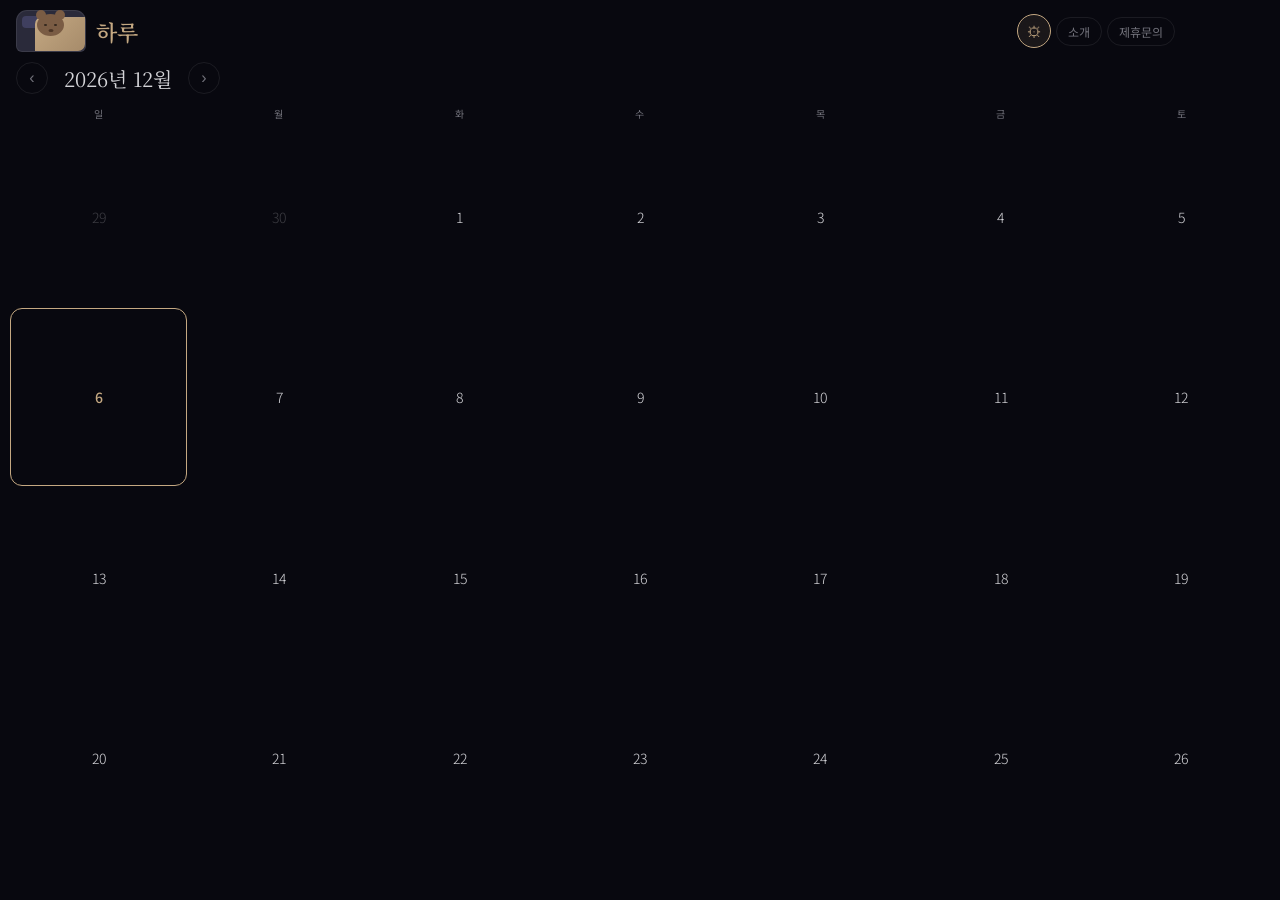
==== index.html @ 89388915 "style: remove legacy 4-style system and update UI to reflect Authentic Shin-chan branding" ====
<!DOCTYPE html>
<html lang="ko">
<head>
<!-- Google tag (gtag.js) -->
<script async src="https://www.googletagmanager.com/gtag/js?id=G-HTQJ6LMVXC"></script>
<script>
  window.dataLayer = window.dataLayer || [];
  function gtag(){dataLayer.push(arguments);}
  gtag('js', new Date());

  gtag('config', 'G-HTQJ6LMVXC');
</script>
<!-- Microsoft Clarity -->
<script type="text/javascript">
    (function(c,l,a,r,i,t,y){
        c[a]=c[a]||function(){(c[a].q=c[a].q||[]).push(arguments)};
        t=l.createElement(r);t.async=1;t.src="https://www.clarity.ms/tag/"+i;
        y=l.getElementsByTagName(r)[0];y.parentNode.insertBefore(t,y);
    })(window, document, "clarity", "script", "w8zja1ekqo");
</script>
<meta charset="UTF-8">
<meta name="viewport" content="width=device-width, initial-scale=1.0">
<title>하루 — 오늘의 감정 일기</title>
<meta name="description" content="하루는 오늘 하루를 일기로 기록하면, 감정을 분석해 나만의 애니메이션을 만들어주는 감성 일기 서비스입니다.">
<meta name="keywords" content="감성일기, 오늘의 일기, 애니메이션 일기, 감정 기록, 하루 일기, 일기 앱">
<meta name="author" content="하루">
<meta name="robots" content="index, follow">
<meta property="og:type" content="website">
<meta property="og:title" content="하루 — 오늘의 감정 일기">
<meta property="og:description" content="오늘 하루를 글로 적으면, 감정을 분석해 나만의 애니메이션으로 만들어드립니다.">
<meta property="og:url" content="https://haru-diary.web.app/">
<meta property="og:site_name" content="하루">
<meta name="twitter:card" content="summary">
<meta name="twitter:title" content="하루 — 오늘의 감정 일기">
<meta name="twitter:description" content="오늘 하루를 글로 적으면, 감정을 분석해 나만의 애니메이션으로 만들어드립니다.">
<link rel="canonical" href="https://haru-diary.web.app/">
<script async src="https://pagead2.googlesyndication.com/pagead/js/adsbygoogle.js?client=ca-pub-2973009474553970"
     crossorigin="anonymous"></script>
<link href="https://fonts.googleapis.com/css2?family=Noto+Serif+KR:wght@300;400;600&family=Noto+Sans+KR:wght@300;400;500&display=swap" rel="stylesheet">
<script src="https://cdnjs.cloudflare.com/ajax/libs/gsap/3.12.5/gsap.min.js" integrity="sha512-7eHRwcbYkK4d9g/6tD/mhkf++eoTHwpNM9woBxtPUBWm67zeAfFC+HrdoE2GanKeocly/VxeLvIqwvCdk7qScg==" crossorigin="anonymous" referrerpolicy="no-referrer"></script>
<style>
:root {
  --bg:#08080F; --surface:rgba(255,255,255,0.04); --border:rgba(255,255,255,0.08);
  --text:#D4D4D8; --muted:#71717A; --accent:#C4A882; --radius:16px;
}
*{box-sizing:border-box;margin:0;padding:0;}
html,body{height:100%;overflow:hidden;background:var(--bg);color:var(--text);font-family:'Noto Sans KR',sans-serif;}
.view{position:fixed;inset:0;display:flex;flex-direction:column;transition:opacity .5s ease,transform .5s ease;}
.view.hidden{opacity:0;pointer-events:none;transform:translateY(20px);}

/* CALENDAR */
#v-calendar{background:var(--bg);overflow-y:auto;}
.bear-section{padding:40px 32px 0; display:flex; justify-content:center; align-items:center; flex-direction:column; gap:12px;}
.bed{width:140px; height:80px; background:#2A2A3A; border-radius:20px 20px 10px 10px; position:relative; border:2px solid var(--border); box-shadow:0 10px 30px rgba(0,0,0,0.5);}
.pillow{width:40px; height:25px; background:#3F3F5F; border-radius:8px; position:absolute; top:10px; left:10px;}
.blanket{width:100px; height:65px; background:linear-gradient(135deg, var(--accent), #A68B6A); border-radius:10px 0 10px 0; position:absolute; bottom:0; right:0; z-index:2; border-top:2px solid rgba(255,255,255,0.1);}
.bear{position:absolute; top:10px; left:40px; z-index:1; animation:sleep-wiggle 4s ease-in-out infinite;}
.bear-head{width:45px; height:38px; background:#7A5C44; border-radius:50%; position:relative;}
.bear-ear-l, .bear-ear-r{width:15px; height:15px; background:#7A5C44; border-radius:50%; position:absolute; top:-5px;}
.bear-ear-l{left:0;} .bear-ear-r{right:0;}
.bear-eye-l, .bear-eye-r{width:4px; height:2px; background:rgba(0,0,0,0.5); position:absolute; top:18px; border-radius:2px;}
.bear-eye-l{left:12px;} .bear-eye-r{right:12px;}
.bear-nose{width:8px; height:5px; background:#4A3425; border-radius:50%; position:absolute; top:24px; left:50%; transform:translateX(-50%);}
.zzz{position:absolute; top:-20px; right:-10px; color:var(--accent); font-size:12px; font-weight:600; opacity:0; animation:zzz-fly 3s linear infinite;}
.zzz:nth-child(2){animation-delay:1s;}
.zzz:nth-child(3){animation-delay:2s;}

@keyframes sleep-wiggle {
  0%, 100% { transform: scale(1); }
  50% { transform: scale(1.05) translateY(-2px); }
}
@keyframes zzz-fly {
  0% { transform: translate(0,0); opacity:0; }
  20% { opacity:0.8; }
  100% { transform: translate(20px, -40px); opacity:0; }
}

.cal-header{padding:20px 32px 20px;display:flex;align-items:center;justify-content:space-between;}
.cal-logo{font-family:'Noto Serif KR',serif;font-size:22px;font-weight:600;color:var(--accent);letter-spacing:-.5px;}
.cal-btn-write{background:var(--accent);color:#08080F;border:none;padding:10px 22px;border-radius:100px;font-size:14px;font-weight:500;cursor:pointer;font-family:inherit;transition:opacity .2s;}
.cal-btn-write:hover{opacity:.85;}
.cal-month-nav{display:flex;align-items:center;gap:16px;padding:0 32px 24px;}
.cal-month-nav button{background:none;border:1px solid var(--border);color:var(--muted);width:32px;height:32px;border-radius:50%;cursor:pointer;font-size:16px;transition:all .2s;}
.cal-month-nav button:hover{border-color:var(--accent);color:var(--accent);}
.cal-month-title{font-family:'Noto Serif KR',serif;font-size:20px;font-weight:400;color:var(--text);}
.cal-grid{display:grid;grid-template-columns:repeat(7,1fr);gap:4px;padding:0 28px 40px;}
.cal-day-name{text-align:center;font-size:11px;color:var(--muted);padding:8px 0;letter-spacing:.5px;}
.cal-day{aspect-ratio:1;display:flex;flex-direction:column;align-items:center;justify-content:center;border-radius:12px;cursor:pointer;transition:all .2s;position:relative;gap:3px;}
.cal-day:hover{background:var(--surface);}
.cal-day.today{border:1px solid var(--accent);}
.cal-day.other-month{opacity:.25;}
.cal-day-num{font-size:14px;font-weight:300;}
.cal-day.today .cal-day-num{color:var(--accent);font-weight:500;}
.cal-dot{width:5px;height:5px;border-radius:50%;}

/* WRITE */
#v-write{background:var(--bg);}
.write-header{padding:24px 28px 0;display:flex;align-items:center;gap:16px;}
.btn-back{background:none;border:1px solid var(--border);color:var(--muted);width:36px;height:36px;border-radius:50%;cursor:pointer;font-size:18px;transition:all .2s;flex-shrink:0;}
.btn-back:hover{border-color:var(--text);color:var(--text);}
.write-date{font-family:'Noto Serif KR',serif;font-size:16px;font-weight:300;color:var(--muted);}
.write-area{flex:1;display:flex;flex-direction:column;padding:24px 28px;gap:20px;overflow:hidden;}
#diary-textarea{flex:1;background:var(--surface);border:1px solid var(--border);border-radius:var(--radius);padding:24px;font-family:'Noto Serif KR',serif;font-size:17px;font-weight:300;line-height:2;color:var(--text);resize:none;outline:none;transition:border-color .2s;}
#diary-textarea:focus{border-color:rgba(196,168,130,.3);}
#diary-textarea::placeholder{color:var(--muted);font-weight:300;}
.style-row{display:flex;gap:10px;align-items:center;}
.style-label{font-size:12px;color:var(--muted);margin-right:4px;white-space:nowrap;}
.style-pill{border:1px solid var(--border);background:none;color:var(--muted);padding:8px 18px;border-radius:100px;font-size:13px;font-family:inherit;cursor:pointer;transition:all .2s;}
.style-pill.active{border-color:var(--accent);color:var(--accent);background:rgba(196,168,130,.08);}
.btn-generate{background:var(--accent);color:#08080F;border:none;padding:14px 32px;border-radius:100px;font-size:15px;font-weight:500;cursor:pointer;font-family:inherit;transition:opacity .2s;align-self:flex-end;}
.btn-generate:hover{opacity:.85;}

/* PLAYER */
#v-player,#v-share{background:#000;}
#anim-canvas,#share-canvas{position:absolute;inset:0;width:100%;height:100%;}
.player-top{position:relative;z-index:10;padding:20px 24px 0;display:flex;align-items:center;justify-content:space-between;}
.player-meta{display:flex;align-items:center;gap:10px;}
.player-date{font-family:'Noto Serif KR',serif;font-size:14px;color:rgba(255,255,255,.55);}
.player-emotion-badge{font-size:11px;padding:3px 10px;border-radius:100px;background:rgba(255,255,255,.1);border:1px solid rgba(255,255,255,.15);color:rgba(255,255,255,.7);}
.player-controls{display:flex;gap:8px;}
.player-ctrl{background:rgba(255,255,255,.1);border:1px solid rgba(255,255,255,.15);color:rgba(255,255,255,.8);width:34px;height:34px;border-radius:50%;cursor:pointer;font-size:14px;transition:all .2s;backdrop-filter:blur(10px);}
.player-ctrl:hover{background:rgba(255,255,255,.2);}
.diary-overlay{position:absolute;bottom:0;left:0;right:0;z-index:10;padding:0 32px 28px;background:linear-gradient(transparent,rgba(0,0,0,.88) 35%);}
.player-action-row{display:flex;gap:10px;margin-top:14px;}
.btn-share{background:rgba(255,255,255,.12);border:1px solid rgba(255,255,255,.2);color:rgba(255,255,255,.85);padding:9px 20px;border-radius:100px;font-size:13px;font-family:inherit;cursor:pointer;backdrop-filter:blur(10px);transition:all .2s;}
.btn-share:hover{background:rgba(255,255,255,.2);}
.btn-to-cal{background:none;border:1px solid rgba(255,255,255,.1);color:rgba(255,255,255,.5);padding:9px 20px;border-radius:100px;font-size:13px;font-family:inherit;cursor:pointer;transition:all .2s;}
.btn-to-cal:hover{color:rgba(255,255,255,.8);}
.share-badge{position:absolute;top:20px;right:20px;z-index:20;background:rgba(196,168,130,.15);border:1px solid rgba(196,168,130,.3);color:var(--accent);padding:5px 12px;border-radius:100px;font-size:11px;}

/* CONTACT */
#v-contact{background:var(--bg); overflow-y:auto;}
.contact-container{padding:40px 28px; max-width:500px; margin:0 auto; display:flex; flex-direction:column; gap:24px;}
.contact-title{font-family:'Noto Serif KR',serif; font-size:24px; color:var(--accent); margin-bottom:8px;}
.contact-desc{font-size:14px; color:var(--muted); line-height:1.6;}
.contact-form{display:flex; flex-direction:column; gap:16px;}
.form-group{display:flex; flex-direction:column; gap:8px;}
.form-group label{font-size:12px; color:var(--muted); padding-left:4px;}
.form-input, .form-textarea{background:var(--surface); border:1px solid var(--border); border-radius:12px; padding:14px; color:var(--text); font-family:inherit; font-size:14px; outline:none; transition:border-color .2s;}
.form-input:focus, .form-textarea:focus{border-color:var(--accent);}
.form-textarea{resize:none; min-height:150px;}
.btn-submit{background:var(--accent); color:#08080F; border:none; padding:16px; border-radius:100px; font-size:15px; font-weight:600; cursor:pointer; transition:opacity .2s; margin-top:10px;}
.btn-submit:hover{opacity:0.9;}

/* MODAL */
.modal-overlay{position:fixed;inset:0;z-index:100;background:rgba(0,0,0,.7);backdrop-filter:blur(8px);display:flex;align-items:flex-end;justify-content:center;padding:20px;opacity:0;pointer-events:none;transition:opacity .3s;}
.modal-overlay.open{opacity:1;pointer-events:all;}
.modal-card{background:#0F0F18;border:1px solid var(--border);border-radius:20px 20px 0 0;width:100%;max-width:560px;max-height:85vh;display:flex;flex-direction:column;transform:translateY(40px);transition:transform .3s;overflow:hidden;}
.modal-overlay.open .modal-card{transform:translateY(0);}
.modal-body{flex:1;overflow-y:auto;padding:28px 28px 0;display:flex;flex-direction:column;gap:16px;}
.modal-date{font-family:'Noto Serif KR',serif;font-size:14px;color:var(--muted);}
.modal-text{font-family:'Noto Serif KR',serif;font-size:16px;line-height:2;color:var(--text);font-weight:300;}
.modal-actions{padding:20px 28px 28px;display:flex;gap:10px;flex-wrap:wrap;background:linear-gradient(to top, #0F0F18 80%, transparent);margin-top:-10px;position:relative;z-index:10;}
.modal-btn{flex:1;min-width:100px;padding:11px;border-radius:12px;border:1px solid var(--border);background:none;color:var(--text);font-size:13px;font-family:inherit;cursor:pointer;transition:all .2s;text-align:center;}
.modal-btn:hover{background:var(--surface);}
.modal-btn.primary{background:var(--accent);color:#08080F;border-color:var(--accent);}
#share-toast{position:fixed;bottom:32px;left:50%;transform:translateX(-50%) translateY(100px);background:#1A1A2E;border:1px solid rgba(255,255,255,.1);color:var(--text);padding:14px 24px;border-radius:12px;font-size:14px;z-index:999;transition:transform .4s ease;white-space:nowrap;}
#share-toast.show{transform:translateX(-50%) translateY(0);}
::-webkit-scrollbar{width:4px;} ::-webkit-scrollbar-track{background:transparent;} ::-webkit-scrollbar-thumb{background:var(--border);border-radius:2px;}

/* FOOTER */
.site-footer{padding:32px 28px 28px;border-top:1px solid var(--border);display:flex;flex-direction:column;align-items:center;gap:16px;margin-top:8px;}
.footer-links{display:flex;gap:20px;flex-wrap:wrap;justify-content:center;}
.footer-link{font-size:12px;color:var(--muted);text-decoration:none;cursor:pointer;transition:color .2s;}
.footer-link:hover{color:var(--text);}
.footer-copy{font-size:11px;color:rgba(113,113,122,.5);}

/* ABOUT VIEW */
#v-about{background:var(--bg);overflow-y:auto;}
.about-container{padding:40px 28px 60px;max-width:520px;margin:0 auto;display:flex;flex-direction:column;gap:32px;}
.about-hero{display:flex;flex-direction:column;gap:12px;}
.about-title{font-family:'Noto Serif KR',serif;font-size:32px;font-weight:600;color:var(--accent);}
.about-subtitle{font-size:15px;color:var(--muted);line-height:1.7;}
.about-section-title{font-family:'Noto Serif KR',serif;font-size:18px;font-weight:400;color:var(--text);margin-bottom:10px;}
.about-text{font-size:14px;color:var(--muted);line-height:1.9;}
.about-features{display:flex;flex-direction:column;gap:14px;margin-top:4px;}
.about-feature{background:var(--surface);border:1px solid var(--border);border-radius:14px;padding:18px 20px;display:flex;flex-direction:column;gap:6px;}
.about-feature-title{font-size:14px;color:var(--text);font-weight:500;}
.about-feature-desc{font-size:13px;color:var(--muted);line-height:1.7;}

/* PRIVACY VIEW */
#v-privacy{background:var(--bg);overflow-y:auto;}
.privacy-container{padding:40px 28px 80px;max-width:520px;margin:0 auto;display:flex;flex-direction:column;gap:28px;}
.privacy-title{font-family:'Noto Serif KR',serif;font-size:24px;font-weight:600;color:var(--text);}
.privacy-updated{font-size:12px;color:var(--muted);margin-top:-16px;}
.privacy-section-title{font-size:15px;font-weight:500;color:var(--text);margin-bottom:8px;}
.privacy-text{font-size:13px;color:var(--muted);line-height:1.9;}
.privacy-block{display:flex;flex-direction:column;gap:6px;}

/* ── CALENDAR COMPACT LAYOUT ── */
#v-calendar { overflow: hidden; }
.cal-header { padding: 10px 16px 8px; }
.cal-header-left { display:flex; align-items:center; gap:10px; }
.cal-header-right { display:flex; align-items:center; gap:5px; flex-wrap:nowrap; }

/* Mini bear in header */
.mini-bed { width:70px; height:42px; background:#2A2A3A; border-radius:11px 11px 6px 6px; position:relative; border:1.5px solid var(--border); flex-shrink:0; }
.mini-pillow { width:19px; height:12px; background:#3F3F5F; border-radius:4px; position:absolute; top:5px; left:5px; }
.mini-blanket { width:50px; height:34px; background:linear-gradient(135deg, var(--accent), #A68B6A); border-radius:7px 0 7px 0; position:absolute; bottom:0; right:0; z-index:2; border-top:1px solid rgba(255,255,255,0.1); }
.mini-bear { position:absolute; top:3px; left:20px; z-index:3; animation:sleep-wiggle 4s ease-in-out infinite; }
.mini-bear-head { width:27px; height:22px; background:#7A5C44; border-radius:50%; position:relative; }
.mini-ear-l, .mini-ear-r { width:10px; height:10px; background:#7A5C44; border-radius:50%; position:absolute; top:-4px; }
.mini-ear-l { left:-1px; } .mini-ear-r { right:-1px; }
.mini-eye-l, .mini-eye-r { width:3px; height:2px; background:rgba(0,0,0,0.55); position:absolute; top:10px; border-radius:1px; }
.mini-eye-l { left:7px; } .mini-eye-r { right:7px; }
.mini-nose { width:5px; height:3px; background:#4A3425; border-radius:50%; position:absolute; top:15px; left:50%; transform:translateX(-50%); }
.mini-zzz { position:absolute; top:-13px; right:-5px; color:var(--accent); font-size:9px; font-weight:700; opacity:0; animation:zzz-fly 3s linear infinite; }
.mini-zzz:nth-child(2) { animation-delay:1.2s; }

/* Compact nav buttons */
.cal-nav-btn { background:none; border:1px solid var(--border); color:var(--muted); padding:5px 11px; border-radius:100px; font-size:12px; font-family:inherit; cursor:pointer; transition:all .2s; white-space:nowrap; }
.cal-nav-btn:hover { border-color:var(--text); color:var(--text); }

/* Compact spacing */
.cal-month-nav { padding:2px 16px 8px; }
.cal-grid { padding:0 10px 6px; gap:3px; }
.cal-day-name { font-size:10px; padding:4px 0; }
.cal-btn-write { padding:8px 16px; font-size:13px; }

/* Inline footer */
.cal-footer-inline { display:flex; gap:14px; justify-content:center; align-items:center; padding:5px 16px 8px; border-top:1px solid var(--border); font-size:11px; color:rgba(113,113,122,0.55); flex-shrink:0; }
.cal-footer-inline span { cursor:pointer; transition:color .2s; }
.cal-footer-inline span:hover { color:var(--muted); }
</style>
</head>
<body>

<!-- CALENDAR -->
<div class="view" id="v-calendar">
  <div class="cal-header">
    <div class="cal-header-left">
      <div class="mini-bed">
        <div class="mini-pillow"></div>
        <div class="mini-bear">
          <div class="mini-bear-head">
            <div class="mini-ear-l"></div>
            <div class="mini-ear-r"></div>
            <div class="mini-eye-l"></div>
            <div class="mini-eye-r"></div>
            <div class="mini-nose"></div>
          </div>
        </div>
        <div class="mini-blanket"></div>
        <span class="mini-zzz">z</span>
        <span class="mini-zzz">z</span>
      </div>
      <div class="cal-logo">하루</div>
    </div>
    <div class="cal-header-right">
      <button class="player-ctrl" style="background:rgba(196,168,130,0.1);border-color:var(--accent);color:var(--accent);width:34px;height:34px;font-size:15px;" onclick="openSettings()" title="AI 설정">⚙</button>
      <button class="cal-nav-btn" onclick="showView('about')">소개</button>
      <button class="cal-nav-btn" onclick="showView('contact')">제휴문의</button>
      <button class="cal-btn-write" onclick="openWrite()">일기 쓰기</button>
    </div>
  </div>
  <div class="cal-month-nav">
    <button onclick="changeMonth(-1)">‹</button>
    <div class="cal-month-title" id="month-title"></div>
    <button onclick="changeMonth(1)">›</button>
  </div>
  <div class="cal-grid" id="cal-grid"></div>

  <!-- AdSense 광고 영역 -->
  <!-- 광고 단위를 수동으로 추가하려면 AdSense 대시보드에서 광고 단위를 만들고
       아래 ins 태그의 data-ad-slot 값을 실제 슬롯 ID로 교체하세요.
       자동 광고(Auto Ads)를 사용하는 경우 아래 ins 태그는 필요 없습니다.
  <div style="padding:0 28px 8px;">
    <ins class="adsbygoogle"
         style="display:block"
         data-ad-client="ca-pub-2973009474553970"
         data-ad-slot="여기에_슬롯ID_입력"
         data-ad-format="auto"
         data-full-width-responsive="true"></ins>
    <script>(adsbygoogle = window.adsbygoogle || []).push({});</script>
  </div>
  -->

  <div class="cal-footer-inline">
    <span onclick="showView('privacy')">개인정보처리방침</span>
    <span style="opacity:0.3;">·</span>
    <span onclick="showView('about')">서비스 소개</span>
    <span style="opacity:0.3;">·</span>
    <span style="cursor:default;">&copy; 2025 하루</span>
  </div>
</div>

<!-- WRITE -->
<div class="view hidden" id="v-write">
  <div class="write-header">
    <button class="btn-back" onclick="showView('calendar')">←</button>
    <div class="write-date" id="write-date-label"></div>
  </div>
  <div class="write-area">
    <textarea id="diary-textarea" placeholder="오늘 하루는 어땠나요&#10;&#10;문장마다 다른 장면이 펼쳐집니다&#10;핸드폰·게임·책·커피·음식·음악·TV 등 사물도 등장해요&#10;만난 사람 수만큼 인물도 늘어납니다 :)"></textarea>
    <div class="style-row">
      <span class="style-label">그림체</span>
      <button class="style-pill active" data-style="shin">정통 짱구 스타일 (V4.1)</button>
    </div>
    <div style="font-size:11px; color:var(--muted); margin-top:-10px;">* 감자머리 윤곽과 송충이 눈썹이 적용된 정통 애니메이션 화풍입니다.</div>
    <button class="btn-generate" onclick="generateAnimation()">✦ 오늘 하루 재생</button>
  </div>
</div>

<!-- PLAYER -->
<div class="view hidden" id="v-player">
  <canvas id="anim-canvas"></canvas>
  <div class="player-top">
    <div class="player-meta">
      <div class="player-date" id="player-date"></div>
      <div class="player-emotion-badge" id="player-emotion-badge"></div>
    </div>
    <div class="player-controls">
      <button class="player-ctrl" onclick="replayAnimation()" title="처음부터">↺</button>
      <button class="player-ctrl" onclick="showView('calendar')">✕</button>
    </div>
  </div>
  <div class="diary-overlay">
    <div class="player-action-row">
      <button class="btn-share" onclick="shareEntry()">↗ 공유하기</button>
      <button class="btn-to-cal" onclick="showView('calendar')">달력으로</button>
    </div>
  </div>
</div>

<!-- SHARE VIEW -->
<div class="view hidden" id="v-share">
  <canvas id="share-canvas"></canvas>
  <div class="player-top">
    <div class="player-meta">
      <div class="player-date" id="share-player-date"></div>
      <div class="player-emotion-badge" id="share-player-emotion-badge"></div>
    </div>
    <div class="share-badge">공유된 하루</div>
  </div>
  <div class="diary-overlay">
    <div class="player-action-row">
      <button class="btn-share" onclick="window.location.href='index.html'">나도 써보기</button>
    </div>
  </div>
</div>

<!-- CONTACT VIEW -->
<div class="view hidden" id="v-contact">
  <div class="write-header">
    <button class="btn-back" onclick="showView('calendar')">←</button>
    <div class="write-date">제휴 및 비즈니스 문의</div>
  </div>
  <div class="contact-container">
    <div>
      <h2 class="contact-title">함께하고 싶으신가요?</h2>
      <p class="contact-desc">'하루'와 함께 따뜻한 가치를 만들어갈 파트너를 기다립니다. 아래 양식을 작성해 주시면 검토 후 연락드리겠습니다.</p>
    </div>
    
    <form action="https://formspree.io/f/mjgpdror" method="POST" class="contact-form">
      <div class="form-group">
        <label>성함 / 기업명</label>
        <input type="text" name="name" class="form-input" placeholder="이름 또는 회사명을 입력해 주세요" required>
      </div>
      <div class="form-group">
        <label>답변받을 이메일</label>
        <input type="email" name="_replyto" class="form-input" placeholder="example@email.com" required>
      </div>
      <div class="form-group">
        <label>문의 내용</label>
        <textarea name="message" class="form-textarea" placeholder="제휴 제안이나 궁금하신 내용을 자유롭게 적어주세요" required></textarea>
      </div>
      <input type="hidden" name="_subject" value="[하루] 새로운 제휴 문의가 접수되었습니다">
      
      <button type="submit" class="btn-submit">문의 보내기</button>
    </form>
  </div>
</div>

<!-- ABOUT VIEW -->
<div class="view hidden" id="v-about">
  <div class="write-header">
    <button class="btn-back" onclick="showView('calendar')">←</button>
    <div class="write-date">서비스 소개</div>
  </div>
  <div class="about-container">
    <div class="about-hero">
      <div class="about-title">하루</div>
      <p class="about-subtitle">오늘 하루를 일기로 적으면,<br>감정을 분석해 나만의 애니메이션을 만들어드립니다.</p>
    </div>

    <div>
      <div class="about-section-title">하루가 하는 일</div>
      <div class="about-features">
        <div class="about-feature">
          <div class="about-feature-title">✦ 감정 분석</div>
          <div class="about-feature-desc">일기 속 문장을 분석해 기쁨, 슬픔, 설렘, 외로움 등 9가지 감정 중 오늘의 감정을 찾아냅니다.</div>
        </div>
        <div class="about-feature">
          <div class="about-feature-title">✦ 짱구 애니메이션</div>
          <div class="about-feature-desc">감자와 같은 머리 윤곽, 굵은 눈썹 등 원작의 디테일을 살린 정통 짱구 스타일로 오늘 하루를 그려냅니다.</div>
        </div>
        <div class="about-feature">
          <div class="about-feature-title">✦ 전용 배경 & 틀</div>
          <div class="about-feature-desc">애니메이션 전용 배경과 수작업 느낌의 프레임을 통해 마치 한 편의 만화 영화를 보는 듯한 연출을 제공합니다.</div>
        </div>
        <div class="about-feature">
          <div class="about-feature-title">✦ 공유하기</div>
          <div class="about-feature-desc">완성된 하루의 애니메이션을 링크로 공유해 소중한 사람들과 오늘의 감정을 나눠보세요.</div>
        </div>
      </div>
    </div>

    <div>
      <div class="about-section-title">개인 정보 보호</div>
      <p class="about-text">하루에 기록된 모든 일기는 사용자 기기의 브라우저 로컬 스토리지에만 저장되며, 외부 서버로 전송되거나 수집되지 않습니다. 일기는 오직 나만 볼 수 있습니다.</p>
    </div>

    <div>
      <div class="about-section-title">문의</div>
      <p class="about-text">제휴, 비즈니스, 기타 문의는 <span class="footer-link" onclick="showView('contact')">제휴 문의 페이지</span>를 통해 연락해 주세요.</p>
    </div>
  </div>
</div>

<!-- PRIVACY POLICY VIEW -->
<div class="view hidden" id="v-privacy">
  <div class="write-header">
    <button class="btn-back" onclick="showView('calendar')">←</button>
    <div class="write-date">개인정보처리방침</div>
  </div>
  <div class="privacy-container">
    <div>
      <div class="privacy-title">개인정보처리방침</div>
      <div class="privacy-updated">최종 업데이트: 2025년 1월 1일</div>
    </div>

    <div class="privacy-block">
      <div class="privacy-section-title">1. 개요</div>
      <p class="privacy-text">'하루'(이하 "서비스")는 사용자의 개인정보를 중요하게 생각합니다. 본 방침은 서비스 이용 시 수집·사용되는 정보에 대해 설명합니다.</p>
    </div>

    <div class="privacy-block">
      <div class="privacy-section-title">2. 수집하는 정보</div>
      <p class="privacy-text">서비스는 사용자가 직접 입력한 일기 내용을 수집하지 않습니다. 모든 일기 데이터는 사용자 기기의 브라우저 로컬 스토리지에만 저장되며, 외부 서버로 전송되지 않습니다.<br><br>제휴 문의 양식을 통해 제출 시, 이름·이메일·문의 내용이 Formspree를 통해 수집될 수 있습니다.</p>
    </div>

    <div class="privacy-block">
      <div class="privacy-section-title">3. 제3자 서비스</div>
      <p class="privacy-text">본 서비스는 다음 제3자 서비스를 사용합니다. 각 서비스는 자체 개인정보처리방침을 적용합니다.</p>
      <p class="privacy-text" style="margin-top:10px;">
        <strong style="color:var(--text);">Google AdSense</strong><br>
        광고 제공을 위해 Google AdSense를 사용합니다. Google은 쿠키를 사용해 맞춤형 광고를 표시할 수 있습니다. Google 광고 및 개인정보 설정은 <a href="https://adssettings.google.com" target="_blank" rel="noopener" style="color:var(--accent);">Google 광고 설정</a>에서 관리할 수 있습니다.
      </p>
      <p class="privacy-text" style="margin-top:10px;">
        <strong style="color:var(--text);">Disqus 댓글</strong><br>
        일기 항목에 댓글 기능을 제공하기 위해 Disqus를 사용합니다. Disqus는 자체적인 데이터 수집 정책을 따릅니다.
      </p>
      <p class="privacy-text" style="margin-top:10px;">
        <strong style="color:var(--text);">Google Fonts</strong><br>
        한글 폰트 제공을 위해 Google Fonts를 사용합니다.
      </p>
      <p class="privacy-text" style="margin-top:10px;">
        <strong style="color:var(--text);">Formspree</strong><br>
        제휴 문의 양식 제출을 위해 Formspree를 사용합니다.
      </p>
    </div>

    <div class="privacy-block">
      <div class="privacy-section-title">4. 쿠키</div>
      <p class="privacy-text">본 서비스는 직접적으로 쿠키를 생성하지 않습니다. 다만, Google AdSense 및 Disqus 등 제3자 서비스가 자체 쿠키를 사용할 수 있습니다. 브라우저 설정에서 쿠키 사용을 거부할 수 있으나, 일부 기능이 제한될 수 있습니다.</p>
    </div>

    <div class="privacy-block">
      <div class="privacy-section-title">5. 사용자 권리</div>
      <p class="privacy-text">사용자는 브라우저의 '사이트 데이터 삭제' 기능을 통해 언제든지 로컬 스토리지에 저장된 일기 데이터를 삭제할 수 있습니다.</p>
    </div>

    <div class="privacy-block">
      <div class="privacy-section-title">6. 문의</div>
      <p class="privacy-text">개인정보처리방침에 대한 문의는 제휴 문의 페이지를 통해 연락 주시기 바랍니다.</p>
    </div>
  </div>
</div>

<!-- ENTRY MODAL -->
<div class="modal-overlay" id="entry-modal" onclick="closeModal(event)">
  <div class="modal-card">
    <div class="modal-body">
      <div class="modal-date" id="modal-date"></div>
      <div class="modal-text" id="modal-text"></div>
      
      <!-- DISQUS THREAD -->
      <div id="disqus_thread" style="margin-top:24px; padding-top:24px; border-top:1px solid var(--border); min-height: 200px;"></div>
      <noscript>Please enable JavaScript to view the <a href="https://disqus.com/?ref_noscript">comments powered by Disqus.</a></noscript>
    </div>

    <div class="modal-actions">
      <button class="modal-btn primary" onclick="playFromModal()">▶ 애니메이션 보기</button>
      <button class="modal-btn" onclick="shareFromModal()">↗ 공유</button>
      <button class="modal-btn" onclick="closeEntryModal()">닫기</button>
    </div>
  </div>
</div>

<!-- SETTINGS MODAL -->
<div class="modal-overlay" id="settings-modal" onclick="if(event.target.id==='settings-modal')closeSettings()">
  <div class="modal-card" style="border-radius:24px 24px 0 0;">
    <div class="modal-body" style="padding-bottom:24px;">
      <div class="about-section-title" style="margin-bottom:4px;">AI 연동 설정</div>
      <div class="contact-desc" style="margin-bottom:20px;">구글 Gemini API를 연결하여 애니메이션의 분석 퀄리티를 높일 수 있습니다. (무료 사용 가능)</div>
      
      <div class="form-group">
        <label>Gemini API Key</label>
        <input type="password" id="gemini-key-input" class="form-input" placeholder="AI Studio에서 발급받은 키를 입력하세요">
        <div style="font-size:11px; color:var(--muted); margin-top:6px; line-height:1.6;">
          * 키는 브라우저에만 저장되며 외부로 전송되지 않습니다.<br>
          * 발급처: <a href="https://aistudio.google.com/" target="_blank" style="color:var(--accent);">Google AI Studio</a> (무료 티어 권장)
        </div>
      </div>
    </div>
    <div class="modal-actions" style="padding:0 28px 28px;">
      <button class="modal-btn primary" onclick="saveSettings()">저장하기</button>
      <button class="modal-btn" onclick="closeSettings()">취소</button>
    </div>
  </div>
</div>

<div id="share-toast">링크가 복사되었습니다 ✓</div>

<script src="animation-engine.js"></script>
<script src="draw-character.js"></script>
<script>
// ═══ STATE ═══
const state = {
  view:'calendar', calYear:new Date().getFullYear(), calMonth:new Date().getMonth(),
  writeDate:null, style:'anime', currentEntry:null, animFrame:null, modalEntry:null,
};
const todayStr = fmtDate(new Date());

// ═══ SETTINGS ═══
function openSettings() {
  document.getElementById('gemini-key-input').value = localStorage.getItem('GEMINI_API_KEY') || '';
  document.getElementById('settings-modal').classList.add('open');
}
function closeSettings() { document.getElementById('settings-modal').classList.remove('open'); }
function saveSettings() {
  const key = document.getElementById('gemini-key-input').value.trim();
  localStorage.setItem('GEMINI_API_KEY', key);
  closeSettings();
  const toast = document.getElementById('share-toast');
  toast.textContent = key ? 'API 키가 저장되었습니다 ✓' : 'API 키가 해제되었습니다';
  toast.classList.add('show'); setTimeout(()=>toast.classList.remove('show'),2500);
}

// ═══ UTILS ═══
function fmtDate(d){return `${d.getFullYear()}-${p2(d.getMonth()+1)}-${p2(d.getDate())}`;}
function fmtDateKo(s){const[y,m,d]=s.split('-');return `${y}년 ${+m}월 ${+d}일`;}
function p2(n){return String(n).padStart(2,'0');}

// ═══ STORAGE ═══
function saveEntry(e){const a=loadAll();a[e.date]=e;localStorage.setItem('diary_v4',JSON.stringify(a));}
function loadAll(){try{return JSON.parse(localStorage.getItem('diary_v4')||'{}');}catch{return {};}}
function loadEntry(d){return loadAll()[d]||null;}


// ═══ VIEWS ═══
function showView(name){
  document.querySelectorAll('.view').forEach(v=>v.classList.add('hidden'));
  document.getElementById(`v-${name}`).classList.remove('hidden');
  state.view=name;
  if(name==='calendar') renderCalendar();
  if(state.animFrame){cancelAnimationFrame(state.animFrame);state.animFrame=null;}
}
function openWrite(dateStr){
  const d=dateStr?new Date(dateStr+'T00:00:00'):new Date();
  state.writeDate=fmtDate(d);
  document.getElementById('write-date-label').textContent=fmtDateKo(state.writeDate);
  const ex=loadEntry(state.writeDate);
  document.getElementById('diary-textarea').value=ex?ex.text:'';
  showView('write');
}
function setStyle(btn){
  document.querySelectorAll('.style-pill').forEach(p=>p.classList.remove('active'));
  btn.classList.add('active');
  state.style=btn.dataset.style;
}
function generateAnimation(){
  const text=document.getElementById('diary-textarea').value.trim();
  if(!text){alert('일기를 먼저 작성해주세요.');return;}
  const emotion=detectEmotion(text);
  const entry={date:state.writeDate,text,style:state.style,emotion,ts:Date.now()};
  saveEntry(entry);
  playEntry(entry);
}
function playEntry(entry){
  state.currentEntry=entry;
  document.getElementById('player-date').textContent=fmtDateKo(entry.date);
  const badge=document.getElementById('player-emotion-badge');
  badge.textContent=emotionLabel(entry.emotion);
  badge.style.color=emotionColor(entry.emotion);
  badge.style.borderColor=emotionColor(entry.emotion)+'44';
  showView('player');
  const canvas=document.getElementById('anim-canvas');
  canvas.width=window.innerWidth; canvas.height=window.innerHeight;
  if(state.animFrame){cancelAnimationFrame(state.animFrame);state.animFrame=null;}
  startSceneSequence(canvas,entry.text,entry.style,entry.date);
}
function replayAnimation(){if(state.currentEntry)playEntry(state.currentEntry);}

// ═══ CALENDAR ═══
const DAY_NAMES=['일','월','화','수','목','금','토'];
const MONTH_NAMES=['1월','2월','3월','4월','5월','6월','7월','8월','9월','10월','11월','12월'];
function changeMonth(d){
  state.calMonth+=d;
  if(state.calMonth>11){state.calMonth=0;state.calYear++;}
  if(state.calMonth<0){state.calMonth=11;state.calYear--;}
  renderCalendar();
}
function renderCalendar(){
  const entries=loadAll();
  document.getElementById('month-title').textContent=`${state.calYear}년 ${MONTH_NAMES[state.calMonth]}`;
  const grid=document.getElementById('cal-grid');
  grid.innerHTML='';
  DAY_NAMES.forEach(d=>{const el=document.createElement('div');el.className='cal-day-name';el.textContent=d;grid.appendChild(el);});
  const firstDay=new Date(state.calYear,state.calMonth,1).getDay();
  const daysInMonth=new Date(state.calYear,state.calMonth+1,0).getDate();
  const daysInPrev=new Date(state.calYear,state.calMonth,0).getDate();
  for(let i=0;i<firstDay;i++){
    const el=document.createElement('div');el.className='cal-day other-month';
    const n=document.createElement('div');n.className='cal-day-num';n.textContent=daysInPrev-firstDay+1+i;
    el.appendChild(n);grid.appendChild(el);
  }
  for(let d=1;d<=daysInMonth;d++){
    const dateStr=`${state.calYear}-${p2(state.calMonth+1)}-${p2(d)}`;
    const entry=entries[dateStr];const isToday=dateStr===todayStr;
    const el=document.createElement('div');
    el.className='cal-day'+(isToday?' today':'')+(entry?' has-entry':'');
    const numEl=document.createElement('div');numEl.className='cal-day-num';numEl.textContent=d;
    el.appendChild(numEl);
    if(entry){
      const dot=document.createElement('div');dot.className='cal-dot';dot.style.background=emotionColor(entry.emotion);
      el.appendChild(dot);el.onclick=()=>openEntryModal(entry);
    }else{el.onclick=()=>openWrite(dateStr);}
    grid.appendChild(el);
  }
}

// ═══ MODAL ═══
function openEntryModal(entry){
  state.modalEntry=entry;
  document.getElementById('modal-date').textContent=fmtDateKo(entry.date)+' · '+emotionLabel(entry.emotion);
  document.getElementById('modal-text').textContent=entry.text;
  document.getElementById('entry-modal').classList.add('open');

  // Update Disqus
  const pageUrl = window.location.origin + window.location.pathname + '#!entry=' + entry.date;
  const pageId = 'entry-' + entry.date;
  
  if (typeof DISQUS !== 'undefined') {
    DISQUS.reset({
      reload: true,
      config: function () {
        this.page.identifier = pageId;
        this.page.url = pageUrl;
        this.page.title = fmtDateKo(entry.date) + '의 일기';
      }
    });
  } else {
    window.disqus_config = function () {
      this.page.identifier = pageId;
      this.page.url = pageUrl;
      this.page.title = fmtDateKo(entry.date) + '의 일기';
    };
    (function() {
      var d = document, s = d.createElement('script');
      s.src = 'https://ads-qjmpg3nuak.disqus.com/embed.js';
      s.setAttribute('data-timestamp', +new Date());
      (d.head || d.body).appendChild(s);
    })();
  }
}
function closeEntryModal(){document.getElementById('entry-modal').classList.remove('open');}
function closeModal(e){if(e.target.id==='entry-modal')closeEntryModal();}
function playFromModal(){closeEntryModal();playEntry(state.modalEntry,'player');}
function shareFromModal(){closeEntryModal();doShare(state.modalEntry);}

// ═══ SHARE ═══
function shareEntry(){doShare(state.currentEntry);}
function doShare(entry){
  if(!entry)return;
  const encoded=btoa(unescape(encodeURIComponent(JSON.stringify(entry))));
  const url=location.origin+location.pathname.replace('index.html','')+'share.html#share='+encoded;
  navigator.clipboard.writeText(url).catch(()=>{});
  const toast=document.getElementById('share-toast');
  toast.classList.add('show');setTimeout(()=>toast.classList.remove('show'),2500);
}
function checkShare(){
  const hash=location.hash;
  if(!hash.startsWith('#share='))return false;
  // Redirect to dedicated share page
  const url=location.origin+location.pathname.replace('index.html','')+'share.html'+hash;
  location.replace(url);
  return true;
}


// ═══ INIT ═══
window.addEventListener('resize',()=>{//   const c=document.getElementById('anim-canvas');//   if(c&&state.view==='player'&&state.currentEntry){//     c.width=window.innerWidth;c.height=window.innerHeight;//     cancelAnimationFrame(state.animFrame);state.animFrame=null;//     startSceneSequence(c,state.currentEntry.text,state.currentEntry.style);//   }
});
if(!checkShare()){
  renderCalendar();
  showView('calendar');
  
  // GSAP Intro Animation
  gsap.from(".cal-logo", {
    duration: 1,
    y: 30,
    opacity: 0,
    ease: "power3.out",
    delay: 0.5
  });

  gsap.from(".cal-btn-write", {
    duration: 1,
    y: 30,
    opacity: 0,
    ease: "power3.out",
    delay: 0.7
  });

  gsap.from(".btn-to-cal", {
    duration: 1,
    y: 30,
    opacity: 0,
    ease: "power3.out",
    stagger: 0.2,
    delay: 0.9
  });

  gsap.from(".cal-month-nav", {
    duration: 1.2,
    y: 40,
    opacity: 0,
    ease: "power4.out",
    delay: 1.2
  });

  gsap.from(".cal-grid", {
    duration: 1.5,
    y: 50,
    opacity: 0,
    ease: "power4.out",
    delay: 1.5
  });
}
</script>
</body>
</html>
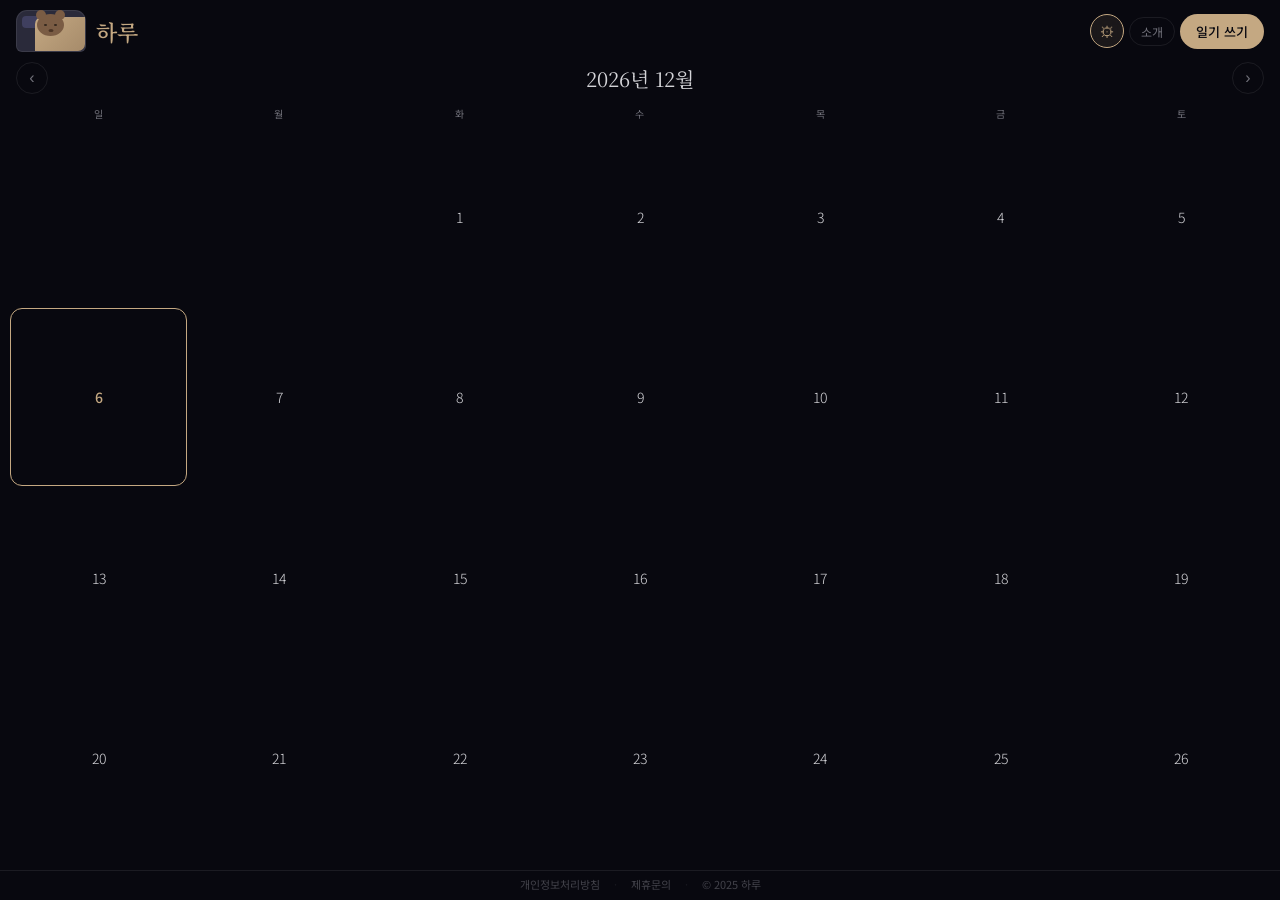
==== commit 6bd9ff0f: "feat: ✨ 짱구 애니메이션 테마 적용 및 동적 배경 구현" ====
--- a/index.html
+++ b/index.html
@@ -38,6 +38,7 @@
      crossorigin="anonymous"></script>
 <link href="https://fonts.googleapis.com/css2?family=Noto+Serif+KR:wght@300;400;600&family=Noto+Sans+KR:wght@300;400;500&display=swap" rel="stylesheet">
 <script src="https://cdnjs.cloudflare.com/ajax/libs/gsap/3.12.5/gsap.min.js" integrity="sha512-7eHRwcbYkK4d9g/6tD/mhkf++eoTHwpNM9woBxtPUBWm67zeAfFC+HrdoE2GanKeocly/VxeLvIqwvCdk7qScg==" crossorigin="anonymous" referrerpolicy="no-referrer"></script>
+<link rel="stylesheet" href="custom.css">
 <style>
 :root {
   --bg:#08080F; --surface:rgba(255,255,255,0.04); --border:rgba(255,255,255,0.08);
@@ -82,7 +83,7 @@
 .cal-month-nav{display:flex;align-items:center;gap:16px;padding:0 32px 24px;}
 .cal-month-nav button{background:none;border:1px solid var(--border);color:var(--muted);width:32px;height:32px;border-radius:50%;cursor:pointer;font-size:16px;transition:all .2s;}
 .cal-month-nav button:hover{border-color:var(--accent);color:var(--accent);}
-.cal-month-title{font-family:'Noto Serif KR',serif;font-size:20px;font-weight:400;color:var(--text);}
+.cal-month-title{font-family:'Noto Serif KR',serif;font-size:20px;font-weight:400;color:var(--text);text-align:center;flex:1;}
 .cal-grid{display:grid;grid-template-columns:repeat(7,1fr);gap:4px;padding:0 28px 40px;}
 .cal-day-name{text-align:center;font-size:11px;color:var(--muted);padding:8px 0;letter-spacing:.5px;}
 .cal-day{aspect-ratio:1;display:flex;flex-direction:column;align-items:center;justify-content:center;border-radius:12px;cursor:pointer;transition:all .2s;position:relative;gap:3px;}
@@ -94,45 +95,45 @@
 .cal-dot{width:5px;height:5px;border-radius:50%;}
 
 /* WRITE */
-#v-write{background:var(--bg);}
-.write-header{padding:24px 28px 0;display:flex;align-items:center;gap:16px;}
+#v-write{background:var(--bg);display:flex;flex-direction:column;}
+.write-header{padding:24px 28px 0;display:flex;align-items:center;gap:16px;flex-shrink:0;}
 .btn-back{background:none;border:1px solid var(--border);color:var(--muted);width:36px;height:36px;border-radius:50%;cursor:pointer;font-size:18px;transition:all .2s;flex-shrink:0;}
 .btn-back:hover{border-color:var(--text);color:var(--text);}
 .write-date{font-family:'Noto Serif KR',serif;font-size:16px;font-weight:300;color:var(--muted);}
-.write-area{flex:1;display:flex;flex-direction:column;padding:24px 28px;gap:20px;overflow:hidden;}
-#diary-textarea{flex:1;background:var(--surface);border:1px solid var(--border);border-radius:var(--radius);padding:24px;font-family:'Noto Serif KR',serif;font-size:17px;font-weight:300;line-height:2;color:var(--text);resize:none;outline:none;transition:border-color .2s;}
+.write-area{flex:1;display:flex;flex-direction:column;padding:24px 28px;gap:20px;overflow-y:auto;}
+#diary-textarea{min-height:200px;background:var(--surface);border:1px solid var(--border);border-radius:var(--radius);padding:24px;font-family:'Noto Serif KR',serif;font-size:17px;font-weight:300;line-height:2;color:var(--text);resize:none;outline:none;transition:border-color .2s;}
 #diary-textarea:focus{border-color:rgba(196,168,130,.3);}
 #diary-textarea::placeholder{color:var(--muted);font-weight:300;}
 .style-row{display:flex;gap:10px;align-items:center;}
 .style-label{font-size:12px;color:var(--muted);margin-right:4px;white-space:nowrap;}
 .style-pill{border:1px solid var(--border);background:none;color:var(--muted);padding:8px 18px;border-radius:100px;font-size:13px;font-family:inherit;cursor:pointer;transition:all .2s;}
-.style-pill.active{border-color:var(--accent);color:var(--accent);background:rgba(196,168,130,.08);}
+.style-pill.active{border-color:var(--accent);color:var(--accent);background:rgba(196,168,130,.08);font-weight:500;}
 .btn-generate{background:var(--accent);color:#08080F;border:none;padding:14px 32px;border-radius:100px;font-size:15px;font-weight:500;cursor:pointer;font-family:inherit;transition:opacity .2s;align-self:flex-end;}
 .btn-generate:hover{opacity:.85;}
 
 /* PLAYER */
-#v-player,#v-share{background:#000;}
+#v-player,#v-share{background:#FFFBF0;}
 #anim-canvas,#share-canvas{position:absolute;inset:0;width:100%;height:100%;}
-.player-top{position:relative;z-index:10;padding:20px 24px 0;display:flex;align-items:center;justify-content:space-between;}
-.player-meta{display:flex;align-items:center;gap:10px;}
-.player-date{font-family:'Noto Serif KR',serif;font-size:14px;color:rgba(255,255,255,.55);}
-.player-emotion-badge{font-size:11px;padding:3px 10px;border-radius:100px;background:rgba(255,255,255,.1);border:1px solid rgba(255,255,255,.15);color:rgba(255,255,255,.7);}
-.player-controls{display:flex;gap:8px;}
-.player-ctrl{background:rgba(255,255,255,.1);border:1px solid rgba(255,255,255,.15);color:rgba(255,255,255,.8);width:34px;height:34px;border-radius:50%;cursor:pointer;font-size:14px;transition:all .2s;backdrop-filter:blur(10px);}
-.player-ctrl:hover{background:rgba(255,255,255,.2);}
-.diary-overlay{position:absolute;bottom:0;left:0;right:0;z-index:10;padding:0 32px 28px;background:linear-gradient(transparent,rgba(0,0,0,.88) 35%);}
-.player-action-row{display:flex;gap:10px;margin-top:14px;}
-.btn-share{background:rgba(255,255,255,.12);border:1px solid rgba(255,255,255,.2);color:rgba(255,255,255,.85);padding:9px 20px;border-radius:100px;font-size:13px;font-family:inherit;cursor:pointer;backdrop-filter:blur(10px);transition:all .2s;}
-.btn-share:hover{background:rgba(255,255,255,.2);}
-.btn-to-cal{background:none;border:1px solid rgba(255,255,255,.1);color:rgba(255,255,255,.5);padding:9px 20px;border-radius:100px;font-size:13px;font-family:inherit;cursor:pointer;transition:all .2s;}
-.btn-to-cal:hover{color:rgba(255,255,255,.8);}
-.share-badge{position:absolute;top:20px;right:20px;z-index:20;background:rgba(196,168,130,.15);border:1px solid rgba(196,168,130,.3);color:var(--accent);padding:5px 12px;border-radius:100px;font-size:11px;}
+.player-ui-overlay{position:fixed;inset:0;z-index:10;display:flex;flex-direction:column;pointer-events:none;}
+.player-top{padding:20px 24px 0;display:flex;align-items:center;justify-content:space-between;flex-shrink:0;}
+.player-meta{display:flex;align-items:center;gap:10px;background:rgba(255,255,255,0.7);backdrop-filter:blur(8px);padding:6px 14px;border-radius:100px;border:1px solid rgba(0,0,0,0.05)}
+.player-date{font-family:'Noto Serif KR',serif;font-size:13px;color:#442410;font-weight:500;}
+.player-emotion-badge{font-size:11px;padding:3px 10px;border-radius:100px;color:rgba(255,255,255,0.9);font-weight:500;}
+.player-controls{display:flex;gap:8px;pointer-events:all;}
+.player-ctrl{background:rgba(255,255,255,0.6);border:1px solid rgba(0,0,0,0.05);color:#442410;width:34px;height:34px;border-radius:50%;cursor:pointer;font-size:14px;transition:all .2s;backdrop-filter:blur(8px);}
+.player-ctrl:hover{background:rgba(255,255,255,0.8);}
+.player-bottom-ui{flex:1;display:flex;flex-direction:column-reverse;padding:0 28px 28px;}
+.player-action-row{display:flex;gap:10px;pointer-events:all;}
+.btn-player-action{background:rgba(255,255,255,0.7);border:1px solid rgba(0,0,0,0.05);color:#442410;padding:10px 22px;border-radius:100px;font-size:13px;font-family:inherit;cursor:pointer;backdrop-filter:blur(10px);transition:all .2s;font-weight:500;text-decoration:none;}
+.btn-player-action:hover{background:rgba(255,255,255,0.9);}
+
+.share-badge{position:absolute;top:20px;right:20px;z-index:20;background:rgba(255,255,255,0.7);backdrop-filter:blur(8px);padding:6px 14px;border-radius:100px;border:1px solid rgba(0,0,0,0.05);color:#442410;font-family:'Gaegu',cursive;font-size:15px;font-weight:700;}
 
 /* CONTACT */
 #v-contact{background:var(--bg); overflow-y:auto;}
 .contact-container{padding:40px 28px; max-width:500px; margin:0 auto; display:flex; flex-direction:column; gap:24px;}
 .contact-title{font-family:'Noto Serif KR',serif; font-size:24px; color:var(--accent); margin-bottom:8px;}
-.contact-desc{font-size:14px; color:var(--muted); line-height:1.6;}
+.contact-desc{font-size:14px; color:var(--muted); line-height:1.6; margin-bottom:12px;}
 .contact-form{display:flex; flex-direction:column; gap:16px;}
 .form-group{display:flex; flex-direction:column; gap:8px;}
 .form-group label{font-size:12px; color:var(--muted); padding-left:4px;}
@@ -143,57 +144,40 @@
 .btn-submit:hover{opacity:0.9;}
 
 /* MODAL */
-.modal-overlay{position:fixed;inset:0;z-index:100;background:rgba(0,0,0,.7);backdrop-filter:blur(8px);display:flex;align-items:flex-end;justify-content:center;padding:20px;opacity:0;pointer-events:none;transition:opacity .3s;}
+.modal-overlay{position:fixed;inset:0;z-index:100;background:rgba(0,0,0,.7);backdrop-filter:blur(8px);display:flex;align-items:center;justify-content:center;padding:20px;opacity:0;pointer-events:none;transition:opacity .3s;align-items:flex-end;}
 .modal-overlay.open{opacity:1;pointer-events:all;}
-.modal-card{background:#0F0F18;border:1px solid var(--border);border-radius:20px 20px 0 0;width:100%;max-width:560px;max-height:85vh;display:flex;flex-direction:column;transform:translateY(40px);transition:transform .3s;overflow:hidden;}
+.modal-card{background:#0F0F18;border:1px solid var(--border);border-radius:24px 24px 0 0;width:100%;max-width:560px;max-height:90vh;display:flex;flex-direction:column;transform:translateY(40px);transition:transform .3s;overflow:hidden;}
 .modal-overlay.open .modal-card{transform:translateY(0);}
 .modal-body{flex:1;overflow-y:auto;padding:28px 28px 0;display:flex;flex-direction:column;gap:16px;}
 .modal-date{font-family:'Noto Serif KR',serif;font-size:14px;color:var(--muted);}
 .modal-text{font-family:'Noto Serif KR',serif;font-size:16px;line-height:2;color:var(--text);font-weight:300;}
 .modal-actions{padding:20px 28px 28px;display:flex;gap:10px;flex-wrap:wrap;background:linear-gradient(to top, #0F0F18 80%, transparent);margin-top:-10px;position:relative;z-index:10;}
-.modal-btn{flex:1;min-width:100px;padding:11px;border-radius:12px;border:1px solid var(--border);background:none;color:var(--text);font-size:13px;font-family:inherit;cursor:pointer;transition:all .2s;text-align:center;}
+.modal-btn{flex:1;min-width:100px;padding:11px;border-radius:12px;border:1px solid var(--border);background:none;color:var(--text);font-size:13px;font-family:inherit;cursor:pointer;transition:all .2s;text-align:center;text-decoration:none;font-weight:500;}
 .modal-btn:hover{background:var(--surface);}
-.modal-btn.primary{background:var(--accent);color:#08080F;border-color:var(--accent);}
+.modal-btn.primary{background:var(--accent);color:#08080F;border-color:var(--accent);font-weight:600;}
 #share-toast{position:fixed;bottom:32px;left:50%;transform:translateX(-50%) translateY(100px);background:#1A1A2E;border:1px solid rgba(255,255,255,.1);color:var(--text);padding:14px 24px;border-radius:12px;font-size:14px;z-index:999;transition:transform .4s ease;white-space:nowrap;}
 #share-toast.show{transform:translateX(-50%) translateY(0);}
 ::-webkit-scrollbar{width:4px;} ::-webkit-scrollbar-track{background:transparent;} ::-webkit-scrollbar-thumb{background:var(--border);border-radius:2px;}
 
-/* FOOTER */
-.site-footer{padding:32px 28px 28px;border-top:1px solid var(--border);display:flex;flex-direction:column;align-items:center;gap:16px;margin-top:8px;}
-.footer-links{display:flex;gap:20px;flex-wrap:wrap;justify-content:center;}
-.footer-link{font-size:12px;color:var(--muted);text-decoration:none;cursor:pointer;transition:color .2s;}
-.footer-link:hover{color:var(--text);}
-.footer-copy{font-size:11px;color:rgba(113,113,122,.5);}
-
-/* ABOUT VIEW */
-#v-about{background:var(--bg);overflow-y:auto;}
-.about-container{padding:40px 28px 60px;max-width:520px;margin:0 auto;display:flex;flex-direction:column;gap:32px;}
-.about-hero{display:flex;flex-direction:column;gap:12px;}
-.about-title{font-family:'Noto Serif KR',serif;font-size:32px;font-weight:600;color:var(--accent);}
-.about-subtitle{font-size:15px;color:var(--muted);line-height:1.7;}
-.about-section-title{font-family:'Noto Serif KR',serif;font-size:18px;font-weight:400;color:var(--text);margin-bottom:10px;}
-.about-text{font-size:14px;color:var(--muted);line-height:1.9;}
-.about-features{display:flex;flex-direction:column;gap:14px;margin-top:4px;}
-.about-feature{background:var(--surface);border:1px solid var(--border);border-radius:14px;padding:18px 20px;display:flex;flex-direction:column;gap:6px;}
-.about-feature-title{font-size:14px;color:var(--text);font-weight:500;}
-.about-feature-desc{font-size:13px;color:var(--muted);line-height:1.7;}
-
-/* PRIVACY VIEW */
-#v-privacy{background:var(--bg);overflow-y:auto;}
-.privacy-container{padding:40px 28px 80px;max-width:520px;margin:0 auto;display:flex;flex-direction:column;gap:28px;}
-.privacy-title{font-family:'Noto Serif KR',serif;font-size:24px;font-weight:600;color:var(--text);}
-.privacy-updated{font-size:12px;color:var(--muted);margin-top:-16px;}
-.privacy-section-title{font-size:15px;font-weight:500;color:var(--text);margin-bottom:8px;}
-.privacy-text{font-size:13px;color:var(--muted);line-height:1.9;}
-.privacy-block{display:flex;flex-direction:column;gap:6px;}
-
-/* ── CALENDAR COMPACT LAYOUT ── */
-#v-calendar { overflow: hidden; }
-.cal-header { padding: 10px 16px 8px; }
+/* FOOTER & ABOUT & PRIVACY (simplified for brevity) */
+.cal-footer-inline { display:flex; gap:14px; justify-content:center; align-items:center; padding:5px 16px 8px; border-top:1px solid var(--border); font-size:11px; color:rgba(113,113,122,0.55); flex-shrink:0; }
+.cal-footer-inline span { cursor:pointer; transition:color .2s; }
+.cal-footer-inline span:hover { color:var(--muted); }
+#v-about, #v-privacy, #v-contact {background:var(--bg); overflow-y:auto;}
+.about-container, .privacy-container, .contact-container {padding:40px 28px 60px;max-width:520px;margin:0 auto;display:flex;flex-direction:column;gap:32px;}
+.view-header{padding:24px 28px 0;display:flex;align-items:center;gap:16px;flex-shrink:0;}
+.view-title{font-family:'Noto Serif KR',serif;font-size:16px;font-weight:300;color:var(--muted);}
+.content-title{font-family:'Noto Serif KR',serif;font-size:24px;font-weight:600;color:var(--text);margin-bottom:8px;}
+.content-subtitle{font-size:15px;color:var(--muted);line-height:1.7;}
+.content-section-title{font-family:'Noto Serif KR',serif;font-size:18px;font-weight:400;color:var(--text);margin-bottom:10px;}
+.content-text{font-size:14px;color:var(--muted);line-height:1.9;}
+
+/* CALENDAR COMPACT LAYOUT */
+#v-calendar { overflow: hidden; display:flex; flex-direction:column; }
+.cal-body-scroll{flex:1;overflow-y:auto;}
+.cal-header { padding: 10px 16px 8px; flex-shrink:0;}
 .cal-header-left { display:flex; align-items:center; gap:10px; }
 .cal-header-right { display:flex; align-items:center; gap:5px; flex-wrap:nowrap; }
-
-/* Mini bear in header */
 .mini-bed { width:70px; height:42px; background:#2A2A3A; border-radius:11px 11px 6px 6px; position:relative; border:1.5px solid var(--border); flex-shrink:0; }
 .mini-pillow { width:19px; height:12px; background:#3F3F5F; border-radius:4px; position:absolute; top:5px; left:5px; }
 .mini-blanket { width:50px; height:34px; background:linear-gradient(135deg, var(--accent), #A68B6A); border-radius:7px 0 7px 0; position:absolute; bottom:0; right:0; z-index:2; border-top:1px solid rgba(255,255,255,0.1); }
@@ -206,21 +190,13 @@
 .mini-nose { width:5px; height:3px; background:#4A3425; border-radius:50%; position:absolute; top:15px; left:50%; transform:translateX(-50%); }
 .mini-zzz { position:absolute; top:-13px; right:-5px; color:var(--accent); font-size:9px; font-weight:700; opacity:0; animation:zzz-fly 3s linear infinite; }
 .mini-zzz:nth-child(2) { animation-delay:1.2s; }
-
-/* Compact nav buttons */
 .cal-nav-btn { background:none; border:1px solid var(--border); color:var(--muted); padding:5px 11px; border-radius:100px; font-size:12px; font-family:inherit; cursor:pointer; transition:all .2s; white-space:nowrap; }
 .cal-nav-btn:hover { border-color:var(--text); color:var(--text); }
-
-/* Compact spacing */
-.cal-month-nav { padding:2px 16px 8px; }
+.cal-month-nav { padding:2px 16px 8px; flex-shrink:0; }
 .cal-grid { padding:0 10px 6px; gap:3px; }
 .cal-day-name { font-size:10px; padding:4px 0; }
 .cal-btn-write { padding:8px 16px; font-size:13px; }
 
-/* Inline footer */
-.cal-footer-inline { display:flex; gap:14px; justify-content:center; align-items:center; padding:5px 16px 8px; border-top:1px solid var(--border); font-size:11px; color:rgba(113,113,122,0.55); flex-shrink:0; }
-.cal-footer-inline span { cursor:pointer; transition:color .2s; }
-.cal-footer-inline span:hover { color:var(--muted); }
 </style>
 </head>
 <body>
@@ -233,52 +209,34 @@
         <div class="mini-pillow"></div>
         <div class="mini-bear">
           <div class="mini-bear-head">
-            <div class="mini-ear-l"></div>
-            <div class="mini-ear-r"></div>
-            <div class="mini-eye-l"></div>
-            <div class="mini-eye-r"></div>
+            <div class="mini-ear-l"></div><div class="mini-ear-r"></div>
+            <div class="mini-eye-l"></div><div class="mini-eye-r"></div>
             <div class="mini-nose"></div>
           </div>
         </div>
         <div class="mini-blanket"></div>
-        <span class="mini-zzz">z</span>
-        <span class="mini-zzz">z</span>
+        <span class="mini-zzz">z</span><span class="mini-zzz">z</span>
       </div>
       <div class="cal-logo">하루</div>
     </div>
     <div class="cal-header-right">
       <button class="player-ctrl" style="background:rgba(196,168,130,0.1);border-color:var(--accent);color:var(--accent);width:34px;height:34px;font-size:15px;" onclick="openSettings()" title="AI 설정">⚙</button>
       <button class="cal-nav-btn" onclick="showView('about')">소개</button>
-      <button class="cal-nav-btn" onclick="showView('contact')">제휴문의</button>
       <button class="cal-btn-write" onclick="openWrite()">일기 쓰기</button>
     </div>
   </div>
-  <div class="cal-month-nav">
-    <button onclick="changeMonth(-1)">‹</button>
-    <div class="cal-month-title" id="month-title"></div>
-    <button onclick="changeMonth(1)">›</button>
-  </div>
-  <div class="cal-grid" id="cal-grid"></div>
-
-  <!-- AdSense 광고 영역 -->
-  <!-- 광고 단위를 수동으로 추가하려면 AdSense 대시보드에서 광고 단위를 만들고
-       아래 ins 태그의 data-ad-slot 값을 실제 슬롯 ID로 교체하세요.
-       자동 광고(Auto Ads)를 사용하는 경우 아래 ins 태그는 필요 없습니다.
-  <div style="padding:0 28px 8px;">
-    <ins class="adsbygoogle"
-         style="display:block"
-         data-ad-client="ca-pub-2973009474553970"
-         data-ad-slot="여기에_슬롯ID_입력"
-         data-ad-format="auto"
-         data-full-width-responsive="true"></ins>
-    <script>(adsbygoogle = window.adsbygoogle || []).push({});</script>
-  </div>
-  -->
-
+  <div class="cal-body-scroll">
+    <div class="cal-month-nav">
+      <button onclick="changeMonth(-1)">‹</button>
+      <div class="cal-month-title" id="month-title"></div>
+      <button onclick="changeMonth(1)">›</button>
+    </div>
+    <div class="cal-grid" id="cal-grid"></div>
+  </div>
   <div class="cal-footer-inline">
     <span onclick="showView('privacy')">개인정보처리방침</span>
     <span style="opacity:0.3;">·</span>
-    <span onclick="showView('about')">서비스 소개</span>
+    <span onclick="showView('contact')">제휴문의</span>
     <span style="opacity:0.3;">·</span>
     <span style="cursor:default;">&copy; 2025 하루</span>
   </div>
@@ -294,9 +252,9 @@
     <textarea id="diary-textarea" placeholder="오늘 하루는 어땠나요&#10;&#10;문장마다 다른 장면이 펼쳐집니다&#10;핸드폰·게임·책·커피·음식·음악·TV 등 사물도 등장해요&#10;만난 사람 수만큼 인물도 늘어납니다 :)"></textarea>
     <div class="style-row">
       <span class="style-label">그림체</span>
-      <button class="style-pill active" data-style="shin">정통 짱구 스타일 (V4.1)</button>
-    </div>
-    <div style="font-size:11px; color:var(--muted); margin-top:-10px;">* 감자머리 윤곽과 송충이 눈썹이 적용된 정통 애니메이션 화풍입니다.</div>
+      <button class="style-pill active" data-style="shin">정통 짱구 스타일 (V4.2)</button>
+    </div>
+    <div style="font-size:11px; color:var(--muted); margin-top:-10px;padding:0 4px;">* 동적인 배경과 손그림 느낌의 캐릭터로 구성된 최신 버전입니다.</div>
     <button class="btn-generate" onclick="generateAnimation()">✦ 오늘 하루 재생</button>
   </div>
 </div>
@@ -304,20 +262,23 @@
 <!-- PLAYER -->
 <div class="view hidden" id="v-player">
   <canvas id="anim-canvas"></canvas>
-  <div class="player-top">
-    <div class="player-meta">
-      <div class="player-date" id="player-date"></div>
-      <div class="player-emotion-badge" id="player-emotion-badge"></div>
-    </div>
-    <div class="player-controls">
-      <button class="player-ctrl" onclick="replayAnimation()" title="처음부터">↺</button>
-      <button class="player-ctrl" onclick="showView('calendar')">✕</button>
-    </div>
-  </div>
-  <div class="diary-overlay">
-    <div class="player-action-row">
-      <button class="btn-share" onclick="shareEntry()">↗ 공유하기</button>
-      <button class="btn-to-cal" onclick="showView('calendar')">달력으로</button>
+  <div class="player-ui-overlay">
+    <div class="player-top">
+      <div class="player-meta">
+        <div class="player-date" id="player-date"></div>
+        <div class="player-emotion-badge" id="player-emotion-badge"></div>
+      </div>
+      <div class="player-controls">
+        <button class="player-ctrl" onclick="replayAnimation()" title="처음부터">↺</button>
+        <button class="player-ctrl" onclick="showView('calendar')">✕</button>
+      </div>
+    </div>
+    <div id="caption-container"></div>
+    <div class="player-bottom-ui">
+      <div class="player-action-row">
+        <button class="btn-player-action" onclick="shareEntry()">↗ 공유하기</button>
+        <button class="btn-player-action" onclick="showView('calendar')">달력으로</button>
+      </div>
     </div>
   </div>
 </div>
@@ -325,157 +286,51 @@
 <!-- SHARE VIEW -->
 <div class="view hidden" id="v-share">
   <canvas id="share-canvas"></canvas>
-  <div class="player-top">
-    <div class="player-meta">
-      <div class="player-date" id="share-player-date"></div>
-      <div class="player-emotion-badge" id="share-player-emotion-badge"></div>
-    </div>
-    <div class="share-badge">공유된 하루</div>
-  </div>
-  <div class="diary-overlay">
-    <div class="player-action-row">
-      <button class="btn-share" onclick="window.location.href='index.html'">나도 써보기</button>
-    </div>
-  </div>
-</div>
-
-<!-- CONTACT VIEW -->
+  <div class="player-ui-overlay">
+    <div class="player-top">
+       <div class="player-meta">
+        <div class="player-date" id="share-player-date"></div>
+        <div class="player-emotion-badge" id="share-player-emotion-badge"></div>
+      </div>
+      <div class="share-badge">haru-diary.web.app</div>
+    </div>
+    <div class="player-bottom-ui">
+       <div class="player-action-row">
+        <a class="btn-player-action" href="index.html">나도 써보기</a>
+      </div>
+    </div>
+  </div>
+</div>
+
+<!-- OTHER VIEWS (ABOUT, CONTACT, PRIVACY) -->
+<div class="view hidden" id="v-about">
+  <div class="view-header"><button class="btn-back" onclick="showView('calendar')">←</button><div class="view-title">서비스 소개</div></div>
+  <div class="about-container">
+      <div class="content-title">하루</div>
+      <p class="content-subtitle">오늘 하루를 일기로 적으면,<br>감정을 분석해 나만의 애니메이션을 만들어드립니다.</p>
+  </div>
+</div>
 <div class="view hidden" id="v-contact">
-  <div class="write-header">
-    <button class="btn-back" onclick="showView('calendar')">←</button>
-    <div class="write-date">제휴 및 비즈니스 문의</div>
-  </div>
+   <div class="view-header"><button class="btn-back" onclick="showView('calendar')">←</button><div class="view-title">제휴 및 비즈니스 문의</div></div>
   <div class="contact-container">
-    <div>
-      <h2 class="contact-title">함께하고 싶으신가요?</h2>
+      <h2 class="content-title">함께하고 싶으신가요?</h2>
       <p class="contact-desc">'하루'와 함께 따뜻한 가치를 만들어갈 파트너를 기다립니다. 아래 양식을 작성해 주시면 검토 후 연락드리겠습니다.</p>
-    </div>
-    
     <form action="https://formspree.io/f/mjgpdror" method="POST" class="contact-form">
-      <div class="form-group">
-        <label>성함 / 기업명</label>
-        <input type="text" name="name" class="form-input" placeholder="이름 또는 회사명을 입력해 주세요" required>
-      </div>
-      <div class="form-group">
-        <label>답변받을 이메일</label>
-        <input type="email" name="_replyto" class="form-input" placeholder="example@email.com" required>
-      </div>
-      <div class="form-group">
-        <label>문의 내용</label>
-        <textarea name="message" class="form-textarea" placeholder="제휴 제안이나 궁금하신 내용을 자유롭게 적어주세요" required></textarea>
-      </div>
-      <input type="hidden" name="_subject" value="[하루] 새로운 제휴 문의가 접수되었습니다">
-      
+      <div class="form-group"><label>성함 / 기업명</label><input type="text" name="name" class="form-input" required></div>
+      <div class="form-group"><label>답변받을 이메일</label><input type="email" name="_replyto" class="form-input" required></div>
+      <div class="form-group"><label>문의 내용</label><textarea name="message" class="form-textarea" required></textarea></div>
       <button type="submit" class="btn-submit">문의 보내기</button>
     </form>
   </div>
 </div>
-
-<!-- ABOUT VIEW -->
-<div class="view hidden" id="v-about">
-  <div class="write-header">
-    <button class="btn-back" onclick="showView('calendar')">←</button>
-    <div class="write-date">서비스 소개</div>
-  </div>
-  <div class="about-container">
-    <div class="about-hero">
-      <div class="about-title">하루</div>
-      <p class="about-subtitle">오늘 하루를 일기로 적으면,<br>감정을 분석해 나만의 애니메이션을 만들어드립니다.</p>
-    </div>
-
-    <div>
-      <div class="about-section-title">하루가 하는 일</div>
-      <div class="about-features">
-        <div class="about-feature">
-          <div class="about-feature-title">✦ 감정 분석</div>
-          <div class="about-feature-desc">일기 속 문장을 분석해 기쁨, 슬픔, 설렘, 외로움 등 9가지 감정 중 오늘의 감정을 찾아냅니다.</div>
-        </div>
-        <div class="about-feature">
-          <div class="about-feature-title">✦ 짱구 애니메이션</div>
-          <div class="about-feature-desc">감자와 같은 머리 윤곽, 굵은 눈썹 등 원작의 디테일을 살린 정통 짱구 스타일로 오늘 하루를 그려냅니다.</div>
-        </div>
-        <div class="about-feature">
-          <div class="about-feature-title">✦ 전용 배경 & 틀</div>
-          <div class="about-feature-desc">애니메이션 전용 배경과 수작업 느낌의 프레임을 통해 마치 한 편의 만화 영화를 보는 듯한 연출을 제공합니다.</div>
-        </div>
-        <div class="about-feature">
-          <div class="about-feature-title">✦ 공유하기</div>
-          <div class="about-feature-desc">완성된 하루의 애니메이션을 링크로 공유해 소중한 사람들과 오늘의 감정을 나눠보세요.</div>
-        </div>
-      </div>
-    </div>
-
-    <div>
-      <div class="about-section-title">개인 정보 보호</div>
-      <p class="about-text">하루에 기록된 모든 일기는 사용자 기기의 브라우저 로컬 스토리지에만 저장되며, 외부 서버로 전송되거나 수집되지 않습니다. 일기는 오직 나만 볼 수 있습니다.</p>
-    </div>
-
-    <div>
-      <div class="about-section-title">문의</div>
-      <p class="about-text">제휴, 비즈니스, 기타 문의는 <span class="footer-link" onclick="showView('contact')">제휴 문의 페이지</span>를 통해 연락해 주세요.</p>
-    </div>
-  </div>
-</div>
-
-<!-- PRIVACY POLICY VIEW -->
 <div class="view hidden" id="v-privacy">
-  <div class="write-header">
-    <button class="btn-back" onclick="showView('calendar')">←</button>
-    <div class="write-date">개인정보처리방침</div>
-  </div>
+  <div class="view-header"><button class="btn-back" onclick="showView('calendar')">←</button><div class="view-title">개인정보처리방침</div></div>
   <div class="privacy-container">
-    <div>
-      <div class="privacy-title">개인정보처리방침</div>
-      <div class="privacy-updated">최종 업데이트: 2025년 1월 1일</div>
-    </div>
-
-    <div class="privacy-block">
-      <div class="privacy-section-title">1. 개요</div>
-      <p class="privacy-text">'하루'(이하 "서비스")는 사용자의 개인정보를 중요하게 생각합니다. 본 방침은 서비스 이용 시 수집·사용되는 정보에 대해 설명합니다.</p>
-    </div>
-
-    <div class="privacy-block">
-      <div class="privacy-section-title">2. 수집하는 정보</div>
-      <p class="privacy-text">서비스는 사용자가 직접 입력한 일기 내용을 수집하지 않습니다. 모든 일기 데이터는 사용자 기기의 브라우저 로컬 스토리지에만 저장되며, 외부 서버로 전송되지 않습니다.<br><br>제휴 문의 양식을 통해 제출 시, 이름·이메일·문의 내용이 Formspree를 통해 수집될 수 있습니다.</p>
-    </div>
-
-    <div class="privacy-block">
-      <div class="privacy-section-title">3. 제3자 서비스</div>
-      <p class="privacy-text">본 서비스는 다음 제3자 서비스를 사용합니다. 각 서비스는 자체 개인정보처리방침을 적용합니다.</p>
-      <p class="privacy-text" style="margin-top:10px;">
-        <strong style="color:var(--text);">Google AdSense</strong><br>
-        광고 제공을 위해 Google AdSense를 사용합니다. Google은 쿠키를 사용해 맞춤형 광고를 표시할 수 있습니다. Google 광고 및 개인정보 설정은 <a href="https://adssettings.google.com" target="_blank" rel="noopener" style="color:var(--accent);">Google 광고 설정</a>에서 관리할 수 있습니다.
-      </p>
-      <p class="privacy-text" style="margin-top:10px;">
-        <strong style="color:var(--text);">Disqus 댓글</strong><br>
-        일기 항목에 댓글 기능을 제공하기 위해 Disqus를 사용합니다. Disqus는 자체적인 데이터 수집 정책을 따릅니다.
-      </p>
-      <p class="privacy-text" style="margin-top:10px;">
-        <strong style="color:var(--text);">Google Fonts</strong><br>
-        한글 폰트 제공을 위해 Google Fonts를 사용합니다.
-      </p>
-      <p class="privacy-text" style="margin-top:10px;">
-        <strong style="color:var(--text);">Formspree</strong><br>
-        제휴 문의 양식 제출을 위해 Formspree를 사용합니다.
-      </p>
-    </div>
-
-    <div class="privacy-block">
-      <div class="privacy-section-title">4. 쿠키</div>
-      <p class="privacy-text">본 서비스는 직접적으로 쿠키를 생성하지 않습니다. 다만, Google AdSense 및 Disqus 등 제3자 서비스가 자체 쿠키를 사용할 수 있습니다. 브라우저 설정에서 쿠키 사용을 거부할 수 있으나, 일부 기능이 제한될 수 있습니다.</p>
-    </div>
-
-    <div class="privacy-block">
-      <div class="privacy-section-title">5. 사용자 권리</div>
-      <p class="privacy-text">사용자는 브라우저의 '사이트 데이터 삭제' 기능을 통해 언제든지 로컬 스토리지에 저장된 일기 데이터를 삭제할 수 있습니다.</p>
-    </div>
-
-    <div class="privacy-block">
-      <div class="privacy-section-title">6. 문의</div>
-      <p class="privacy-text">개인정보처리방침에 대한 문의는 제휴 문의 페이지를 통해 연락 주시기 바랍니다.</p>
-    </div>
-  </div>
-</div>
+      <div class="content-title">개인정보처리방침</div>
+      <div class="content-text">...</div>
+  </div>
+</div>
+
 
 <!-- ENTRY MODAL -->
 <div class="modal-overlay" id="entry-modal" onclick="closeModal(event)">
@@ -483,15 +338,12 @@
     <div class="modal-body">
       <div class="modal-date" id="modal-date"></div>
       <div class="modal-text" id="modal-text"></div>
-      
-      <!-- DISQUS THREAD -->
       <div id="disqus_thread" style="margin-top:24px; padding-top:24px; border-top:1px solid var(--border); min-height: 200px;"></div>
       <noscript>Please enable JavaScript to view the <a href="https://disqus.com/?ref_noscript">comments powered by Disqus.</a></noscript>
     </div>
-
     <div class="modal-actions">
       <button class="modal-btn primary" onclick="playFromModal()">▶ 애니메이션 보기</button>
-      <button class="modal-btn" onclick="shareFromModal()">↗ 공유</button>
+      <a class="modal-btn" id="modal-share-btn" onclick="shareFromModal()">↗ 공유</a>
       <button class="modal-btn" onclick="closeEntryModal()">닫기</button>
     </div>
   </div>
@@ -499,17 +351,16 @@
 
 <!-- SETTINGS MODAL -->
 <div class="modal-overlay" id="settings-modal" onclick="if(event.target.id==='settings-modal')closeSettings()">
-  <div class="modal-card" style="border-radius:24px 24px 0 0;">
+  <div class="modal-card">
     <div class="modal-body" style="padding-bottom:24px;">
-      <div class="about-section-title" style="margin-bottom:4px;">AI 연동 설정</div>
+      <div class="content-section-title" style="margin-bottom:4px;">AI 연동 설정</div>
       <div class="contact-desc" style="margin-bottom:20px;">구글 Gemini API를 연결하여 애니메이션의 분석 퀄리티를 높일 수 있습니다. (무료 사용 가능)</div>
-      
       <div class="form-group">
         <label>Gemini API Key</label>
         <input type="password" id="gemini-key-input" class="form-input" placeholder="AI Studio에서 발급받은 키를 입력하세요">
         <div style="font-size:11px; color:var(--muted); margin-top:6px; line-height:1.6;">
           * 키는 브라우저에만 저장되며 외부로 전송되지 않습니다.<br>
-          * 발급처: <a href="https://aistudio.google.com/" target="_blank" style="color:var(--accent);">Google AI Studio</a> (무료 티어 권장)
+          * 발급처: <a href="https://aistudio.google.com/" target="_blank" style="color:var(--accent);text-decoration:none;">Google AI Studio</a> (무료 티어 권장)
         </div>
       </div>
     </div>
@@ -520,7 +371,7 @@
   </div>
 </div>
 
-<div id="share-toast">링크가 복사되었습니다 ✓</div>
+<div id="share-toast"></div>
 
 <script src="animation-engine.js"></script>
 <script src="draw-character.js"></script>
@@ -528,7 +379,8 @@
 // ═══ STATE ═══
 const state = {
   view:'calendar', calYear:new Date().getFullYear(), calMonth:new Date().getMonth(),
-  writeDate:null, style:'anime', currentEntry:null, animFrame:null, modalEntry:null,
+  writeDate:null, style:'shin', currentEntry:null, animFrame:null, modalEntry:null,
+  activeCaption: null,
 };
 const todayStr = fmtDate(new Date());
 
@@ -542,21 +394,24 @@
   const key = document.getElementById('gemini-key-input').value.trim();
   localStorage.setItem('GEMINI_API_KEY', key);
   closeSettings();
-  const toast = document.getElementById('share-toast');
-  toast.textContent = key ? 'API 키가 저장되었습니다 ✓' : 'API 키가 해제되었습니다';
-  toast.classList.add('show'); setTimeout(()=>toast.classList.remove('show'),2500);
+  showToast(key ? 'API 키가 저장되었습니다 ✓' : 'API 키가 해제되었습니다');
 }
 
 // ═══ UTILS ═══
 function fmtDate(d){return `${d.getFullYear()}-${p2(d.getMonth()+1)}-${p2(d.getDate())}`;}
 function fmtDateKo(s){const[y,m,d]=s.split('-');return `${y}년 ${+m}월 ${+d}일`;}
 function p2(n){return String(n).padStart(2,'0');}
+function showToast(msg) {
+  const toast = document.getElementById('share-toast');
+  toast.textContent = msg;
+  toast.classList.add('show');
+  setTimeout(() => toast.classList.remove('show'), 2500);
+}
 
 // ═══ STORAGE ═══
 function saveEntry(e){const a=loadAll();a[e.date]=e;localStorage.setItem('diary_v4',JSON.stringify(a));}
 function loadAll(){try{return JSON.parse(localStorage.getItem('diary_v4')||'{}');}catch{return {};}}
 function loadEntry(d){return loadAll()[d]||null;}
-
 
 // ═══ VIEWS ═══
 function showView(name){
@@ -565,6 +420,7 @@
   state.view=name;
   if(name==='calendar') renderCalendar();
   if(state.animFrame){cancelAnimationFrame(state.animFrame);state.animFrame=null;}
+  if(state.activeCaption) { state.activeCaption.remove(); state.activeCaption = null; }
 }
 function openWrite(dateStr){
   const d=dateStr?new Date(dateStr+'T00:00:00'):new Date();
@@ -574,31 +430,26 @@
   document.getElementById('diary-textarea').value=ex?ex.text:'';
   showView('write');
 }
-function setStyle(btn){
-  document.querySelectorAll('.style-pill').forEach(p=>p.classList.remove('active'));
-  btn.classList.add('active');
-  state.style=btn.dataset.style;
-}
 function generateAnimation(){
   const text=document.getElementById('diary-textarea').value.trim();
   if(!text){alert('일기를 먼저 작성해주세요.');return;}
-  const emotion=detectEmotion(text);
-  const entry={date:state.writeDate,text,style:state.style,emotion,ts:Date.now()};
+  const entry={date:state.writeDate,text,style:state.style,ts:Date.now()};
   saveEntry(entry);
   playEntry(entry);
 }
 function playEntry(entry){
   state.currentEntry=entry;
+  const overallEmotion = detectEmotion(entry.text);
   document.getElementById('player-date').textContent=fmtDateKo(entry.date);
   const badge=document.getElementById('player-emotion-badge');
-  badge.textContent=emotionLabel(entry.emotion);
-  badge.style.color=emotionColor(entry.emotion);
-  badge.style.borderColor=emotionColor(entry.emotion)+'44';
+  badge.textContent=emotionLabel(overallEmotion);
+  badge.style.background=emotionColor(overallEmotion);
+  badge.style.borderColor=emotionColor(overallEmotion)+'88';
   showView('player');
   const canvas=document.getElementById('anim-canvas');
   canvas.width=window.innerWidth; canvas.height=window.innerHeight;
   if(state.animFrame){cancelAnimationFrame(state.animFrame);state.animFrame=null;}
-  startSceneSequence(canvas,entry.text,entry.style,entry.date);
+  startSceneSequence(canvas,entry.text,entry.style);
 }
 function replayAnimation(){if(state.currentEntry)playEntry(state.currentEntry);}
 
@@ -619,11 +470,9 @@
   DAY_NAMES.forEach(d=>{const el=document.createElement('div');el.className='cal-day-name';el.textContent=d;grid.appendChild(el);});
   const firstDay=new Date(state.calYear,state.calMonth,1).getDay();
   const daysInMonth=new Date(state.calYear,state.calMonth+1,0).getDate();
-  const daysInPrev=new Date(state.calYear,state.calMonth,0).getDate();
-  for(let i=0;i<firstDay;i++){
-    const el=document.createElement('div');el.className='cal-day other-month';
-    const n=document.createElement('div');n.className='cal-day-num';n.textContent=daysInPrev-firstDay+1+i;
-    el.appendChild(n);grid.appendChild(el);
+  for(let i=0;i<firstDay;i++) {
+      const el=document.createElement('div'); el.className='cal-day other-month';
+      grid.appendChild(el);
   }
   for(let d=1;d<=daysInMonth;d++){
     const dateStr=`${state.calYear}-${p2(state.calMonth+1)}-${p2(d)}`;
@@ -633,7 +482,8 @@
     const numEl=document.createElement('div');numEl.className='cal-day-num';numEl.textContent=d;
     el.appendChild(numEl);
     if(entry){
-      const dot=document.createElement('div');dot.className='cal-dot';dot.style.background=emotionColor(entry.emotion);
+      const dot=document.createElement('div');dot.className='cal-dot';
+      dot.style.background=emotionColor(detectEmotion(entry.text));
       el.appendChild(dot);el.onclick=()=>openEntryModal(entry);
     }else{el.onclick=()=>openWrite(dateStr);}
     grid.appendChild(el);
@@ -643,110 +493,51 @@
 // ═══ MODAL ═══
 function openEntryModal(entry){
   state.modalEntry=entry;
-  document.getElementById('modal-date').textContent=fmtDateKo(entry.date)+' · '+emotionLabel(entry.emotion);
+  document.getElementById('modal-date').textContent=fmtDateKo(entry.date)+' · '+emotionLabel(detectEmotion(entry.text));
   document.getElementById('modal-text').textContent=entry.text;
   document.getElementById('entry-modal').classList.add('open');
 
-  // Update Disqus
-  const pageUrl = window.location.origin + window.location.pathname + '#!entry=' + entry.date;
-  const pageId = 'entry-' + entry.date;
-  
-  if (typeof DISQUS !== 'undefined') {
-    DISQUS.reset({
-      reload: true,
-      config: function () {
-        this.page.identifier = pageId;
-        this.page.url = pageUrl;
-        this.page.title = fmtDateKo(entry.date) + '의 일기';
-      }
-    });
-  } else {
-    window.disqus_config = function () {
-      this.page.identifier = pageId;
-      this.page.url = pageUrl;
-      this.page.title = fmtDateKo(entry.date) + '의 일기';
-    };
-    (function() {
-      var d = document, s = d.createElement('script');
-      s.src = 'https://ads-qjmpg3nuak.disqus.com/embed.js';
-      s.setAttribute('data-timestamp', +new Date());
-      (d.head || d.body).appendChild(s);
-    })();
+  const pageUrl=location.origin+location.pathname+'#!entry='+entry.date;
+  const pageId='entry-'+entry.date;
+  if(window.DISQUS){
+    DISQUS.reset({reload:true,config:function(){this.page.identifier=pageId;this.page.url=pageUrl;}});
+  }else{
+    window.disqus_config=function(){this.page.identifier=pageId;this.page.url=pageUrl;};
+    (function(){var d=document,s=d.createElement('script');s.src='https://ads-qjmpg3nuak.disqus.com/embed.js';s.setAttribute('data-timestamp',+new Date());(d.head||d.body).appendChild(s);})();
   }
 }
 function closeEntryModal(){document.getElementById('entry-modal').classList.remove('open');}
 function closeModal(e){if(e.target.id==='entry-modal')closeEntryModal();}
-function playFromModal(){closeEntryModal();playEntry(state.modalEntry,'player');}
-function shareFromModal(){closeEntryModal();doShare(state.modalEntry);}
+function playFromModal(){closeEntryModal();playEntry(state.modalEntry);}
+function shareFromModal(){doShare(state.modalEntry);showToast('공유 링크가 복사되었습니다 ✓');}
 
 // ═══ SHARE ═══
-function shareEntry(){doShare(state.currentEntry);}
+function shareEntry(){doShare(state.currentEntry);showToast('공유 링크가 복사되었습니다 ✓');}
 function doShare(entry){
   if(!entry)return;
   const encoded=btoa(unescape(encodeURIComponent(JSON.stringify(entry))));
   const url=location.origin+location.pathname.replace('index.html','')+'share.html#share='+encoded;
   navigator.clipboard.writeText(url).catch(()=>{});
-  const toast=document.getElementById('share-toast');
-  toast.classList.add('show');setTimeout(()=>toast.classList.remove('show'),2500);
 }
 function checkShare(){
-  const hash=location.hash;
-  if(!hash.startsWith('#share='))return false;
-  // Redirect to dedicated share page
-  const url=location.origin+location.pathname.replace('index.html','')+'share.html'+hash;
-  location.replace(url);
-  return true;
-}
-
+  if(location.hash.startsWith('#share=')){
+    location.replace(location.origin+location.pathname.replace('index.html','')+'share.html'+location.hash);
+    return true;
+  }
+  return false;
+}
 
 // ═══ INIT ═══
-window.addEventListener('resize',()=>{//   const c=document.getElementById('anim-canvas');//   if(c&&state.view==='player'&&state.currentEntry){//     c.width=window.innerWidth;c.height=window.innerHeight;//     cancelAnimationFrame(state.animFrame);state.animFrame=null;//     startSceneSequence(c,state.currentEntry.text,state.currentEntry.style);//   }
+window.addEventListener('resize',()=>{
+  if(state.view==='player'&&state.currentEntry){
+    const canvas=document.getElementById('anim-canvas');
+    canvas.width=window.innerWidth; canvas.height=window.innerHeight;
+  }
 });
+
 if(!checkShare()){
   renderCalendar();
   showView('calendar');
-  
-  // GSAP Intro Animation
-  gsap.from(".cal-logo", {
-    duration: 1,
-    y: 30,
-    opacity: 0,
-    ease: "power3.out",
-    delay: 0.5
-  });
-
-  gsap.from(".cal-btn-write", {
-    duration: 1,
-    y: 30,
-    opacity: 0,
-    ease: "power3.out",
-    delay: 0.7
-  });
-
-  gsap.from(".btn-to-cal", {
-    duration: 1,
-    y: 30,
-    opacity: 0,
-    ease: "power3.out",
-    stagger: 0.2,
-    delay: 0.9
-  });
-
-  gsap.from(".cal-month-nav", {
-    duration: 1.2,
-    y: 40,
-    opacity: 0,
-    ease: "power4.out",
-    delay: 1.2
-  });
-
-  gsap.from(".cal-grid", {
-    duration: 1.5,
-    y: 50,
-    opacity: 0,
-    ease: "power4.out",
-    delay: 1.5
-  });
 }
 </script>
 </body>
--- a/custom.css
+++ b/custom.css
@@ -0,0 +1,20 @@
+
+@import url('https://fonts.googleapis.com/css2?family=Gaegu:wght@400;700&display=swap');
+
+.caption-box {
+    position: absolute;
+    bottom: 12%;
+    left: 50%;
+    transform: translateX(-50%);
+    background-color: rgba(255, 255, 255, 0.85);
+    border: 2.5px solid #442410;
+    border-radius: 15px;
+    padding: 10px 20px;
+    font-family: 'Gaegu', cursive;
+    font-size: 20px;
+    font-weight: 700;
+    color: #442410;
+    text-align: center;
+    max-width: 90%;
+    box-shadow: 0 4px 10px rgba(0, 0, 0, 0.1);
+}
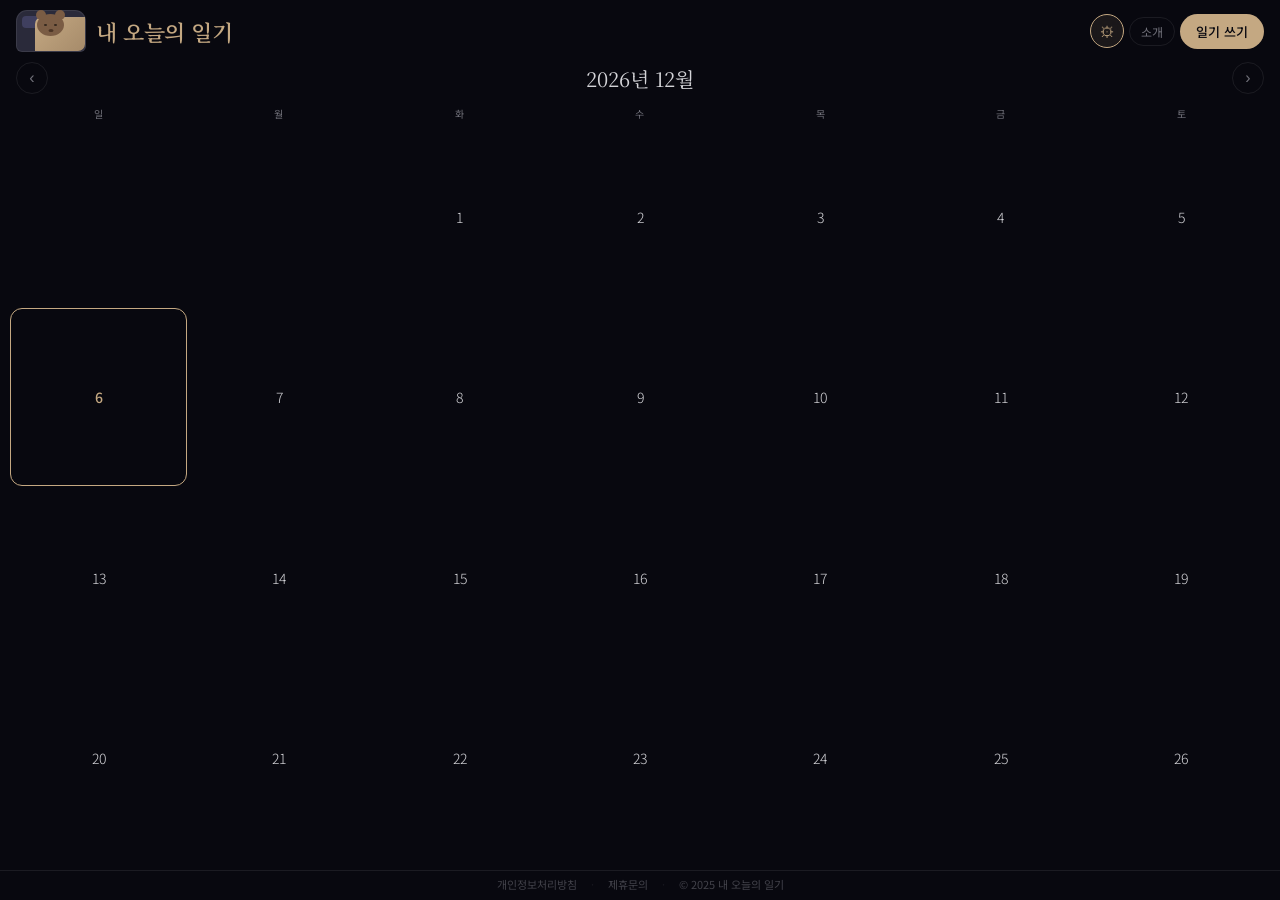
==== commit 2cce8ec1: "feat: implement seamless video-like transitions and update branding to '내 오늘의 일기' with large logo" ====
--- a/index.html
+++ b/index.html
@@ -217,7 +217,7 @@
         <div class="mini-blanket"></div>
         <span class="mini-zzz">z</span><span class="mini-zzz">z</span>
       </div>
-      <div class="cal-logo">하루</div>
+      <div class="cal-logo">내 오늘의 일기</div>
     </div>
     <div class="cal-header-right">
       <button class="player-ctrl" style="background:rgba(196,168,130,0.1);border-color:var(--accent);color:var(--accent);width:34px;height:34px;font-size:15px;" onclick="openSettings()" title="AI 설정">⚙</button>
@@ -238,7 +238,7 @@
     <span style="opacity:0.3;">·</span>
     <span onclick="showView('contact')">제휴문의</span>
     <span style="opacity:0.3;">·</span>
-    <span style="cursor:default;">&copy; 2025 하루</span>
+    <span style="cursor:default;">&copy; 2025 내 오늘의 일기</span>
   </div>
 </div>
 
@@ -306,15 +306,26 @@
 <div class="view hidden" id="v-about">
   <div class="view-header"><button class="btn-back" onclick="showView('calendar')">←</button><div class="view-title">서비스 소개</div></div>
   <div class="about-container">
-      <div class="content-title">하루</div>
-      <p class="content-subtitle">오늘 하루를 일기로 적으면,<br>감정을 분석해 나만의 애니메이션을 만들어드립니다.</p>
+      <div class="content-title">내 오늘의 일기</div>
+      <p class="content-subtitle">오늘 하루를 일기로 적으면,<br>감정을 분석해 한 편의 짱구 애니메이션 영상으로 만들어드립니다.</p>
+      
+      <div class="about-features" style="display:flex; flex-direction:column; gap:16px; margin-top:20px;">
+        <div class="about-feature" style="background:var(--surface); padding:16px; border-radius:12px; border:1px solid var(--border);">
+          <div style="font-weight:600; color:var(--accent); margin-bottom:4px;">✦ 끊김 없는 영상미</div>
+          <div style="font-size:13px; color:var(--muted); line-height:1.6;">장면 전환 시 부드러운 페이드 효과와 캐릭터 이동을 통해 한 편의 영화 같은 몰입감을 선사합니다.</div>
+        </div>
+        <div class="about-feature" style="background:var(--surface); padding:16px; border-radius:12px; border:1px solid var(--border);">
+          <div style="font-weight:600; color:var(--accent); margin-bottom:4px;">✦ 정통 짱구 스타일</div>
+          <div style="font-size:13px; color:var(--muted); line-height:1.6;">감자머리 윤곽과 굵은 눈썹 등 원작의 디테일을 살린 고퀄리티 드로잉 엔진을 사용합니다.</div>
+        </div>
+      </div>
   </div>
 </div>
 <div class="view hidden" id="v-contact">
    <div class="view-header"><button class="btn-back" onclick="showView('calendar')">←</button><div class="view-title">제휴 및 비즈니스 문의</div></div>
   <div class="contact-container">
       <h2 class="content-title">함께하고 싶으신가요?</h2>
-      <p class="contact-desc">'하루'와 함께 따뜻한 가치를 만들어갈 파트너를 기다립니다. 아래 양식을 작성해 주시면 검토 후 연락드리겠습니다.</p>
+      <p class="contact-desc">'내 오늘의 일기'와 함께 따뜻한 가치를 만들어갈 파트너를 기다립니다. 아래 양식을 작성해 주시면 검토 후 연락드리겠습니다.</p>
     <form action="https://formspree.io/f/mjgpdror" method="POST" class="contact-form">
       <div class="form-group"><label>성함 / 기업명</label><input type="text" name="name" class="form-input" required></div>
       <div class="form-group"><label>답변받을 이메일</label><input type="email" name="_replyto" class="form-input" required></div>
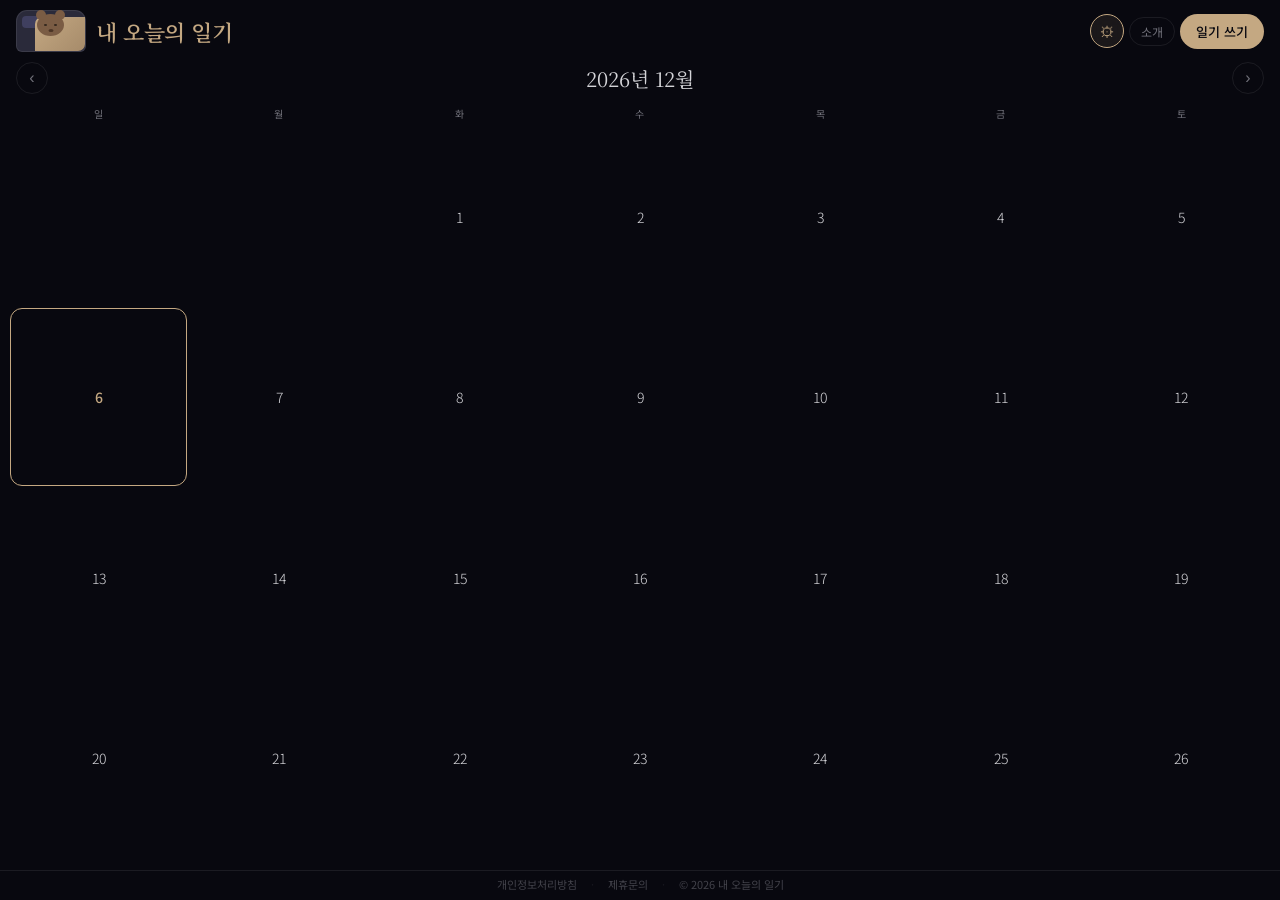
==== commit 483e8169: "fix: add ads.txt and complete privacy policy to meet Google AdSense misrepresentation policy - Add a" ====
--- a/index.html
+++ b/index.html
@@ -238,7 +238,7 @@
     <span style="opacity:0.3;">·</span>
     <span onclick="showView('contact')">제휴문의</span>
     <span style="opacity:0.3;">·</span>
-    <span style="cursor:default;">&copy; 2025 내 오늘의 일기</span>
+    <span style="cursor:default;">&copy; 2026 내 오늘의 일기</span>
   </div>
 </div>
 
@@ -338,7 +338,38 @@
   <div class="view-header"><button class="btn-back" onclick="showView('calendar')">←</button><div class="view-title">개인정보처리방침</div></div>
   <div class="privacy-container">
       <div class="content-title">개인정보처리방침</div>
-      <div class="content-text">...</div>
+      <div class="content-text" style="line-height:2;">
+        <p style="margin-bottom:16px;">'내 오늘의 일기'(이하 '서비스', 운영자: 21016008@suwon.ac.kr)는 이용자의 개인정보를 소중히 여기며, 아래와 같이 처리합니다. 본 방침은 2025년 1월 1일부터 적용됩니다.</p>
+
+        <p style="color:var(--accent);font-family:'Noto Serif KR',serif;font-size:15px;margin-bottom:8px;margin-top:24px;">1. 수집하는 개인정보</p>
+        <p>서비스는 이용자의 계정을 생성하거나 별도의 개인정보를 수집하지 않습니다. 일기 데이터는 이용자 기기의 브라우저 로컬 스토리지에만 저장되며, 서버로 전송되거나 저장되지 않습니다.</p>
+        <p style="margin-top:8px;">단, 제휴 및 비즈니스 문의 양식 이용 시 성함/기업명, 이메일 주소, 문의 내용이 Formspree(formspree.io) 서비스를 통해 수집될 수 있습니다.</p>
+
+        <p style="color:var(--accent);font-family:'Noto Serif KR',serif;font-size:15px;margin-bottom:8px;margin-top:24px;">2. 제3자 서비스 이용</p>
+        <p>서비스는 다음 제3자 서비스를 사용하며, 각 서비스의 개인정보처리방침이 적용됩니다.</p>
+        <ul style="margin-top:8px;padding-left:20px;display:flex;flex-direction:column;gap:6px;">
+          <li>Google AdSense — 광고 게재 (google.com/policies/privacy)</li>
+          <li>Google Analytics (GA4) — 익명 방문 통계 수집</li>
+          <li>Microsoft Clarity — 익명 UX 분석</li>
+          <li>Google Gemini API — 이용자가 직접 입력한 API 키를 통한 AI 분석 (키는 브라우저에만 저장)</li>
+          <li>Disqus — 댓글 기능 (disqus.com/privacy)</li>
+          <li>Formspree — 문의 양식 전송 (formspree.io/legal/privacy-policy)</li>
+        </ul>
+
+        <p style="color:var(--accent);font-family:'Noto Serif KR',serif;font-size:15px;margin-bottom:8px;margin-top:24px;">3. 쿠키 및 유사 기술</p>
+        <p>Google AdSense 및 Google Analytics는 광고 개인화 및 통계 목적으로 쿠키를 사용할 수 있습니다. 브라우저 설정에서 쿠키를 비활성화하거나, Google의 광고 설정(adssettings.google.com)에서 맞춤 광고를 거부할 수 있습니다.</p>
+
+        <p style="color:var(--accent);font-family:'Noto Serif KR',serif;font-size:15px;margin-bottom:8px;margin-top:24px;">4. 개인정보 보유 및 파기</p>
+        <p>일기 데이터는 이용자가 브라우저 캐시/저장소를 직접 삭제할 때까지 해당 기기에 보관됩니다. 문의 양식으로 수집된 정보는 문의 처리 완료 후 6개월 이내 파기됩니다.</p>
+
+        <p style="color:var(--accent);font-family:'Noto Serif KR',serif;font-size:15px;margin-bottom:8px;margin-top:24px;">5. 이용자의 권리</p>
+        <p>이용자는 언제든지 브라우저 개발자 도구 또는 브라우저 설정에서 로컬 스토리지를 삭제하여 저장된 일기 데이터를 제거할 수 있습니다. 기타 개인정보 관련 문의는 아래 연락처로 보내주세요.</p>
+
+        <p style="color:var(--accent);font-family:'Noto Serif KR',serif;font-size:15px;margin-bottom:8px;margin-top:24px;">6. 개인정보 보호 책임자</p>
+        <p>이메일: 21016008@suwon.ac.kr</p>
+
+        <p style="margin-top:24px;color:var(--muted);font-size:12px;">본 방침은 법령 또는 서비스 변경에 따라 업데이트될 수 있으며, 변경 시 서비스 내 공지를 통해 안내합니다.</p>
+      </div>
   </div>
 </div>
 
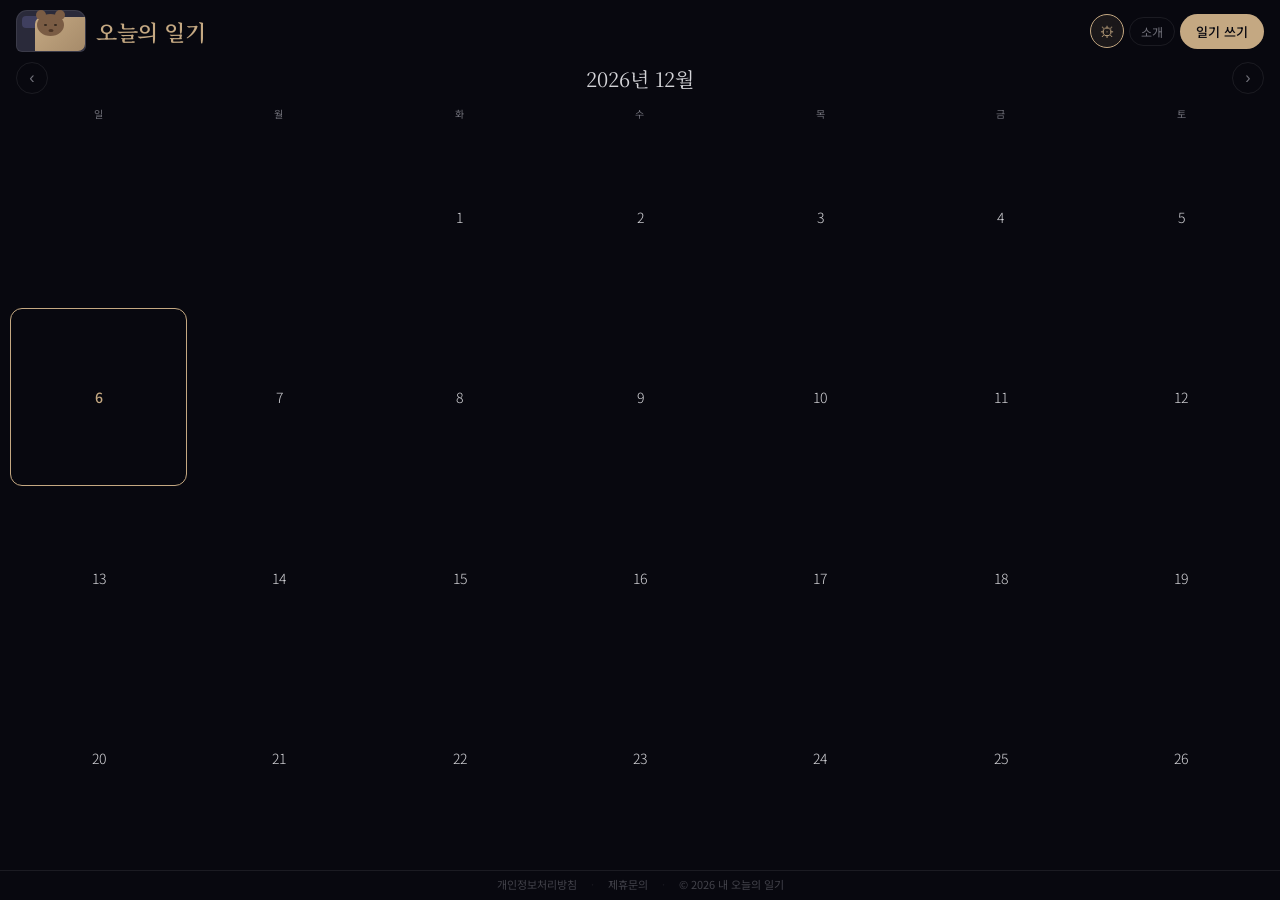
==== commit a660855c: "feat: rewrite character engine from scratch with notebook-style background - draw-character.js: comp" ====
--- a/index.html
+++ b/index.html
@@ -112,7 +112,7 @@
 .btn-generate:hover{opacity:.85;}
 
 /* PLAYER */
-#v-player,#v-share{background:#FFFBF0;}
+#v-player,#v-share{background:#FEFDF4;}
 #anim-canvas,#share-canvas{position:absolute;inset:0;width:100%;height:100%;}
 .player-ui-overlay{position:fixed;inset:0;z-index:10;display:flex;flex-direction:column;pointer-events:none;}
 .player-top{padding:20px 24px 0;display:flex;align-items:center;justify-content:space-between;flex-shrink:0;}
@@ -217,7 +217,7 @@
         <div class="mini-blanket"></div>
         <span class="mini-zzz">z</span><span class="mini-zzz">z</span>
       </div>
-      <div class="cal-logo">내 오늘의 일기</div>
+      <div class="cal-logo">오늘의 일기</div>
     </div>
     <div class="cal-header-right">
       <button class="player-ctrl" style="background:rgba(196,168,130,0.1);border-color:var(--accent);color:var(--accent);width:34px;height:34px;font-size:15px;" onclick="openSettings()" title="AI 설정">⚙</button>
--- a/custom.css
+++ b/custom.css
@@ -3,18 +3,20 @@
 
 .caption-box {
     position: absolute;
-    bottom: 12%;
+    bottom: 13%;
     left: 50%;
     transform: translateX(-50%);
-    background-color: rgba(255, 255, 255, 0.85);
-    border: 2.5px solid #442410;
-    border-radius: 15px;
-    padding: 10px 20px;
+    background-color: rgba(255, 255, 255, 0.0);
+    border: none;
+    border-bottom: 2px solid rgba(100, 149, 237, 0.55);
+    padding: 6px 18px 8px;
     font-family: 'Gaegu', cursive;
     font-size: 20px;
     font-weight: 700;
-    color: #442410;
+    color: #2C2860;
     text-align: center;
-    max-width: 90%;
-    box-shadow: 0 4px 10px rgba(0, 0, 0, 0.1);
+    max-width: 88%;
+    white-space: nowrap;
+    overflow: hidden;
+    text-overflow: ellipsis;
 }
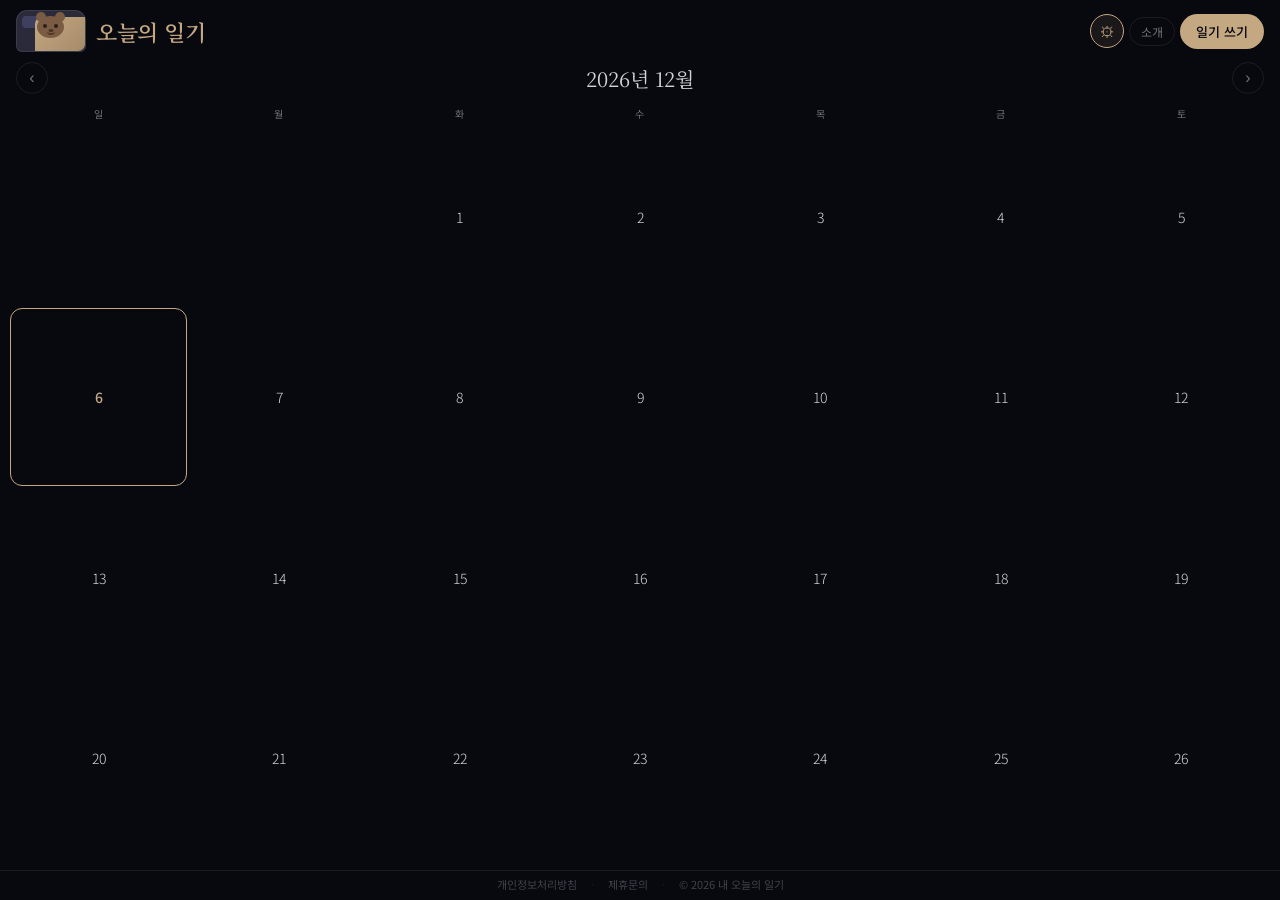
==== commit 5c9d4567: "feat: replace sleeping bear with energetic jumping bear animation Co-Authored-By: Claude Sonnet 4.6 " ====
--- a/index.html
+++ b/index.html
@@ -75,6 +75,15 @@
   20% { opacity:0.8; }
   100% { transform: translate(20px, -40px); opacity:0; }
 }
+@keyframes bear-jump {
+  0%   { transform: translateY(0) scaleY(1) scaleX(1); }
+  12%  { transform: translateY(3px) scaleY(0.78) scaleX(1.25); }
+  35%  { transform: translateY(-22px) scaleY(1.12) scaleX(0.88); }
+  55%  { transform: translateY(-22px) scaleY(1.08) scaleX(0.92); }
+  72%  { transform: translateY(0) scaleY(0.78) scaleX(1.25); }
+  85%  { transform: translateY(-8px) scaleY(1.05) scaleX(0.95); }
+  100% { transform: translateY(0) scaleY(1) scaleX(1); }
+}
 
 .cal-header{padding:20px 32px 20px;display:flex;align-items:center;justify-content:space-between;}
 .cal-logo{font-family:'Noto Serif KR',serif;font-size:22px;font-weight:600;color:var(--accent);letter-spacing:-.5px;}
@@ -181,15 +190,14 @@
 .mini-bed { width:70px; height:42px; background:#2A2A3A; border-radius:11px 11px 6px 6px; position:relative; border:1.5px solid var(--border); flex-shrink:0; }
 .mini-pillow { width:19px; height:12px; background:#3F3F5F; border-radius:4px; position:absolute; top:5px; left:5px; }
 .mini-blanket { width:50px; height:34px; background:linear-gradient(135deg, var(--accent), #A68B6A); border-radius:7px 0 7px 0; position:absolute; bottom:0; right:0; z-index:2; border-top:1px solid rgba(255,255,255,0.1); }
-.mini-bear { position:absolute; top:3px; left:20px; z-index:3; animation:sleep-wiggle 4s ease-in-out infinite; }
+.mini-bear { position:absolute; top:5px; left:20px; z-index:3; animation:bear-jump 0.75s cubic-bezier(0.36,0.07,0.19,0.97) infinite; }
 .mini-bear-head { width:27px; height:22px; background:#7A5C44; border-radius:50%; position:relative; }
 .mini-ear-l, .mini-ear-r { width:10px; height:10px; background:#7A5C44; border-radius:50%; position:absolute; top:-4px; }
 .mini-ear-l { left:-1px; } .mini-ear-r { right:-1px; }
-.mini-eye-l, .mini-eye-r { width:3px; height:2px; background:rgba(0,0,0,0.55); position:absolute; top:10px; border-radius:1px; }
-.mini-eye-l { left:7px; } .mini-eye-r { right:7px; }
-.mini-nose { width:5px; height:3px; background:#4A3425; border-radius:50%; position:absolute; top:15px; left:50%; transform:translateX(-50%); }
-.mini-zzz { position:absolute; top:-13px; right:-5px; color:var(--accent); font-size:9px; font-weight:700; opacity:0; animation:zzz-fly 3s linear infinite; }
-.mini-zzz:nth-child(2) { animation-delay:1.2s; }
+.mini-eye-l, .mini-eye-r { width:4px; height:4px; background:rgba(0,0,0,0.65); position:absolute; top:8px; border-radius:50%; }
+.mini-eye-l { left:6px; } .mini-eye-r { right:6px; }
+.mini-nose { width:5px; height:3px; background:#4A3425; border-radius:50%; position:absolute; top:13px; left:50%; transform:translateX(-50%); }
+.mini-mouth { width:8px; height:4px; border-bottom:2px solid rgba(60,30,10,0.6); border-radius:0 0 4px 4px; position:absolute; top:15px; left:50%; transform:translateX(-50%); }
 .cal-nav-btn { background:none; border:1px solid var(--border); color:var(--muted); padding:5px 11px; border-radius:100px; font-size:12px; font-family:inherit; cursor:pointer; transition:all .2s; white-space:nowrap; }
 .cal-nav-btn:hover { border-color:var(--text); color:var(--text); }
 .cal-month-nav { padding:2px 16px 8px; flex-shrink:0; }
@@ -212,10 +220,10 @@
             <div class="mini-ear-l"></div><div class="mini-ear-r"></div>
             <div class="mini-eye-l"></div><div class="mini-eye-r"></div>
             <div class="mini-nose"></div>
+            <div class="mini-mouth"></div>
           </div>
         </div>
         <div class="mini-blanket"></div>
-        <span class="mini-zzz">z</span><span class="mini-zzz">z</span>
       </div>
       <div class="cal-logo">오늘의 일기</div>
     </div>
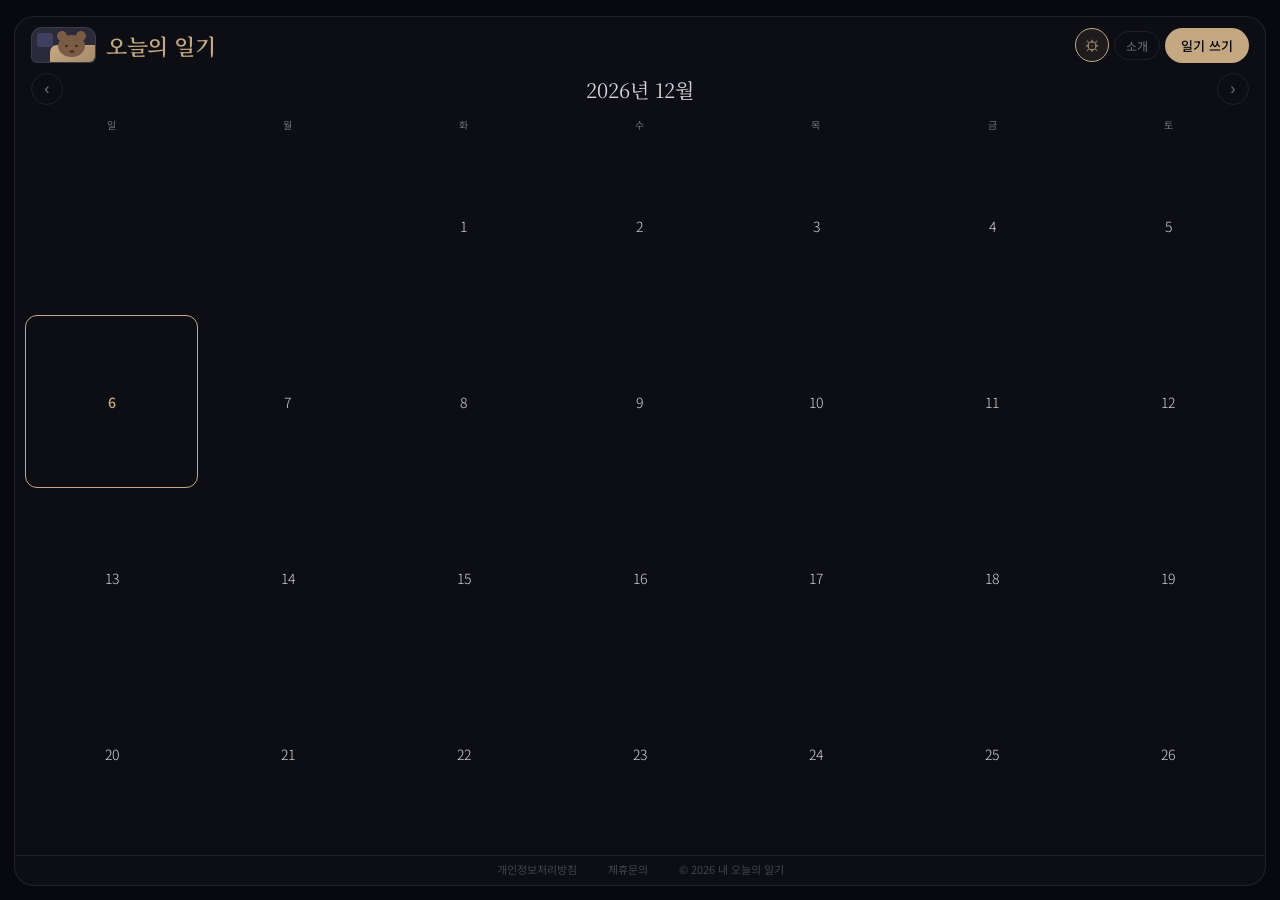
==== commit 325e3516: "fix: restore sleeping bear, make bed size dynamic, add calendar card whitespace Co-Authored-By: Clau" ====
--- a/index.html
+++ b/index.html
@@ -182,22 +182,24 @@
 .content-text{font-size:14px;color:var(--muted);line-height:1.9;}
 
 /* CALENDAR COMPACT LAYOUT */
-#v-calendar { overflow: hidden; display:flex; flex-direction:column; }
+#v-calendar { overflow: hidden; display:flex; flex-direction:column; padding:16px 14px 14px; }
+.cal-card { flex:1; display:flex; flex-direction:column; overflow:hidden; background:rgba(255,255,255,0.025); border:1px solid var(--border); border-radius:20px; min-height:0; }
 .cal-body-scroll{flex:1;overflow-y:auto;}
 .cal-header { padding: 10px 16px 8px; flex-shrink:0;}
 .cal-header-left { display:flex; align-items:center; gap:10px; }
 .cal-header-right { display:flex; align-items:center; gap:5px; flex-wrap:nowrap; }
-.mini-bed { width:70px; height:42px; background:#2A2A3A; border-radius:11px 11px 6px 6px; position:relative; border:1.5px solid var(--border); flex-shrink:0; }
-.mini-pillow { width:19px; height:12px; background:#3F3F5F; border-radius:4px; position:absolute; top:5px; left:5px; }
-.mini-blanket { width:50px; height:34px; background:linear-gradient(135deg, var(--accent), #A68B6A); border-radius:7px 0 7px 0; position:absolute; bottom:0; right:0; z-index:2; border-top:1px solid rgba(255,255,255,0.1); }
-.mini-bear { position:absolute; top:5px; left:20px; z-index:3; animation:bear-jump 0.75s cubic-bezier(0.36,0.07,0.19,0.97) infinite; }
+.mini-bed { background:#2A2A3A; border-radius:11px 11px 6px 6px; position:relative; border:1.5px solid var(--border); flex-shrink:0; display:inline-flex; align-items:flex-start; padding:7px 10px 5px 26px; }
+.mini-pillow { width:16px; height:14px; background:#3F3F5F; border-radius:3px; position:absolute; top:5px; left:5px; }
+.mini-blanket { background:linear-gradient(135deg, var(--accent), #A68B6A); border-radius:7px 0 6px 0; position:absolute; bottom:0; right:0; top:50%; left:28%; z-index:2; border-top:1px solid rgba(255,255,255,0.1); }
+.mini-bear { position:relative; z-index:3; animation:sleep-wiggle 4s ease-in-out infinite; }
 .mini-bear-head { width:27px; height:22px; background:#7A5C44; border-radius:50%; position:relative; }
 .mini-ear-l, .mini-ear-r { width:10px; height:10px; background:#7A5C44; border-radius:50%; position:absolute; top:-4px; }
 .mini-ear-l { left:-1px; } .mini-ear-r { right:-1px; }
-.mini-eye-l, .mini-eye-r { width:4px; height:4px; background:rgba(0,0,0,0.65); position:absolute; top:8px; border-radius:50%; }
-.mini-eye-l { left:6px; } .mini-eye-r { right:6px; }
-.mini-nose { width:5px; height:3px; background:#4A3425; border-radius:50%; position:absolute; top:13px; left:50%; transform:translateX(-50%); }
-.mini-mouth { width:8px; height:4px; border-bottom:2px solid rgba(60,30,10,0.6); border-radius:0 0 4px 4px; position:absolute; top:15px; left:50%; transform:translateX(-50%); }
+.mini-eye-l, .mini-eye-r { width:3px; height:2px; background:rgba(0,0,0,0.55); position:absolute; top:10px; border-radius:1px; }
+.mini-eye-l { left:7px; } .mini-eye-r { right:7px; }
+.mini-nose { width:5px; height:3px; background:#4A3425; border-radius:50%; position:absolute; top:15px; left:50%; transform:translateX(-50%); }
+.mini-zzz { position:absolute; top:-13px; right:-5px; color:var(--accent); font-size:9px; font-weight:700; opacity:0; animation:zzz-fly 3s linear infinite; }
+.mini-zzz:nth-child(2) { animation-delay:1.2s; }
 .cal-nav-btn { background:none; border:1px solid var(--border); color:var(--muted); padding:5px 11px; border-radius:100px; font-size:12px; font-family:inherit; cursor:pointer; transition:all .2s; white-space:nowrap; }
 .cal-nav-btn:hover { border-color:var(--text); color:var(--text); }
 .cal-month-nav { padding:2px 16px 8px; flex-shrink:0; }
@@ -211,6 +213,7 @@
 
 <!-- CALENDAR -->
 <div class="view" id="v-calendar">
+  <div class="cal-card">
   <div class="cal-header">
     <div class="cal-header-left">
       <div class="mini-bed">
@@ -220,8 +223,8 @@
             <div class="mini-ear-l"></div><div class="mini-ear-r"></div>
             <div class="mini-eye-l"></div><div class="mini-eye-r"></div>
             <div class="mini-nose"></div>
-            <div class="mini-mouth"></div>
           </div>
+          <span class="mini-zzz">z</span><span class="mini-zzz">z</span>
         </div>
         <div class="mini-blanket"></div>
       </div>
@@ -247,6 +250,7 @@
     <span onclick="showView('contact')">제휴문의</span>
     <span style="opacity:0.3;">·</span>
     <span style="cursor:default;">&copy; 2026 내 오늘의 일기</span>
+  </div>
   </div>
 </div>
 
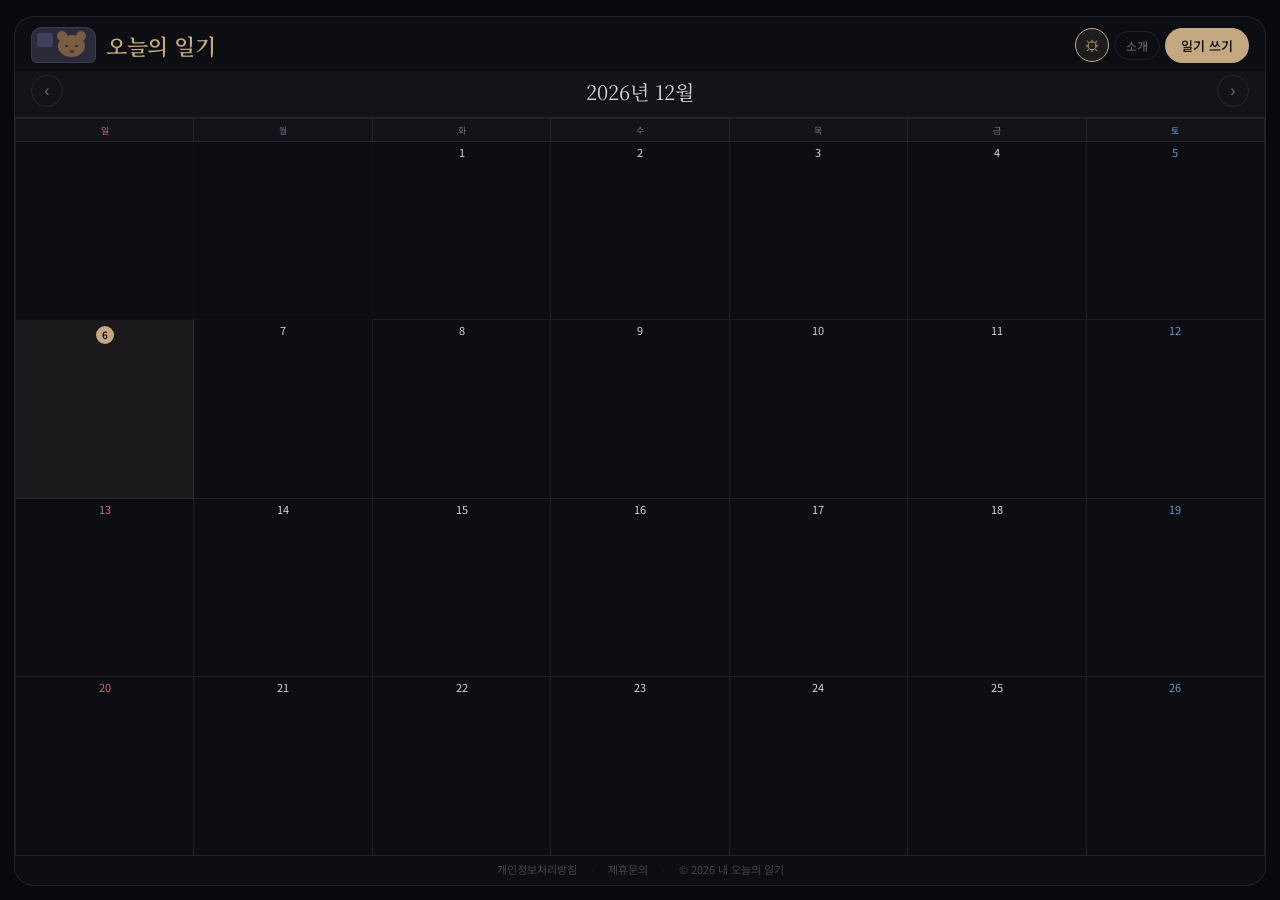
==== commit 9bc8d709: "feat: remove blanket, redesign calendar to grid table style with sun/sat coloring Co-Authored-By: Cl" ====
--- a/index.html
+++ b/index.html
@@ -93,15 +93,17 @@
 .cal-month-nav button{background:none;border:1px solid var(--border);color:var(--muted);width:32px;height:32px;border-radius:50%;cursor:pointer;font-size:16px;transition:all .2s;}
 .cal-month-nav button:hover{border-color:var(--accent);color:var(--accent);}
 .cal-month-title{font-family:'Noto Serif KR',serif;font-size:20px;font-weight:400;color:var(--text);text-align:center;flex:1;}
-.cal-grid{display:grid;grid-template-columns:repeat(7,1fr);gap:4px;padding:0 28px 40px;}
-.cal-day-name{text-align:center;font-size:11px;color:var(--muted);padding:8px 0;letter-spacing:.5px;}
-.cal-day{aspect-ratio:1;display:flex;flex-direction:column;align-items:center;justify-content:center;border-radius:12px;cursor:pointer;transition:all .2s;position:relative;gap:3px;}
-.cal-day:hover{background:var(--surface);}
-.cal-day.today{border:1px solid var(--accent);}
-.cal-day.other-month{opacity:.25;}
-.cal-day-num{font-size:14px;font-weight:300;}
-.cal-day.today .cal-day-num{color:var(--accent);font-weight:500;}
-.cal-dot{width:5px;height:5px;border-radius:50%;}
+.cal-grid{display:grid;grid-template-columns:repeat(7,1fr);gap:0;padding:0;border-left:1px solid rgba(255,255,255,0.07);border-top:1px solid rgba(255,255,255,0.07);}
+.cal-day-name{text-align:center;font-size:9px;color:var(--muted);padding:5px 0 4px;background:rgba(255,255,255,0.025);border-right:1px solid rgba(255,255,255,0.07);border-bottom:1px solid rgba(255,255,255,0.07);}
+.cal-day{aspect-ratio:1;display:flex;flex-direction:column;align-items:center;justify-content:flex-start;padding-top:4px;border-radius:0;cursor:pointer;transition:background .15s;position:relative;gap:2px;border-right:1px solid rgba(255,255,255,0.07);border-bottom:1px solid rgba(255,255,255,0.07);}
+.cal-day:hover{background:rgba(255,255,255,0.04);}
+.cal-day.today{background:rgba(196,168,130,0.08);}
+.cal-day.other-month{opacity:.15;}
+.cal-day-num{font-size:11px;font-weight:400;line-height:1;margin-top:1px;}
+.cal-day.today .cal-day-num{background:var(--accent);color:#08080F;width:18px;height:18px;border-radius:50%;display:flex;align-items:center;justify-content:center;font-weight:600;font-size:10px;margin-top:2px;}
+.cal-dot{width:4px;height:4px;border-radius:50%;}
+.cal-day-name.sun,.cal-day.sun{color:#C97070;}
+.cal-day-name.sat,.cal-day.sat{color:#6899C8;}
 
 /* WRITE */
 #v-write{background:var(--bg);display:flex;flex-direction:column;}
@@ -190,7 +192,6 @@
 .cal-header-right { display:flex; align-items:center; gap:5px; flex-wrap:nowrap; }
 .mini-bed { background:#2A2A3A; border-radius:11px 11px 6px 6px; position:relative; border:1.5px solid var(--border); flex-shrink:0; display:inline-flex; align-items:flex-start; padding:7px 10px 5px 26px; }
 .mini-pillow { width:16px; height:14px; background:#3F3F5F; border-radius:3px; position:absolute; top:5px; left:5px; }
-.mini-blanket { background:linear-gradient(135deg, var(--accent), #A68B6A); border-radius:7px 0 6px 0; position:absolute; bottom:0; right:0; top:50%; left:28%; z-index:2; border-top:1px solid rgba(255,255,255,0.1); }
 .mini-bear { position:relative; z-index:3; animation:sleep-wiggle 4s ease-in-out infinite; }
 .mini-bear-head { width:27px; height:22px; background:#7A5C44; border-radius:50%; position:relative; }
 .mini-ear-l, .mini-ear-r { width:10px; height:10px; background:#7A5C44; border-radius:50%; position:absolute; top:-4px; }
@@ -202,9 +203,8 @@
 .mini-zzz:nth-child(2) { animation-delay:1.2s; }
 .cal-nav-btn { background:none; border:1px solid var(--border); color:var(--muted); padding:5px 11px; border-radius:100px; font-size:12px; font-family:inherit; cursor:pointer; transition:all .2s; white-space:nowrap; }
 .cal-nav-btn:hover { border-color:var(--text); color:var(--text); }
-.cal-month-nav { padding:2px 16px 8px; flex-shrink:0; }
-.cal-grid { padding:0 10px 6px; gap:3px; }
-.cal-day-name { font-size:10px; padding:4px 0; }
+.cal-month-nav { padding:4px 16px 10px; flex-shrink:0; border-bottom:1px solid var(--border); background:rgba(196,168,130,0.04); }
+.cal-grid { padding:0; gap:0; }
 .cal-btn-write { padding:8px 16px; font-size:13px; }
 
 </style>
@@ -226,7 +226,6 @@
           </div>
           <span class="mini-zzz">z</span><span class="mini-zzz">z</span>
         </div>
-        <div class="mini-blanket"></div>
       </div>
       <div class="cal-logo">오늘의 일기</div>
     </div>
@@ -521,18 +520,19 @@
   document.getElementById('month-title').textContent=`${state.calYear}년 ${MONTH_NAMES[state.calMonth]}`;
   const grid=document.getElementById('cal-grid');
   grid.innerHTML='';
-  DAY_NAMES.forEach(d=>{const el=document.createElement('div');el.className='cal-day-name';el.textContent=d;grid.appendChild(el);});
+  DAY_NAMES.forEach((d,i)=>{const el=document.createElement('div');el.className='cal-day-name'+(i===0?' sun':i===6?' sat':'');el.textContent=d;grid.appendChild(el);});
   const firstDay=new Date(state.calYear,state.calMonth,1).getDay();
   const daysInMonth=new Date(state.calYear,state.calMonth+1,0).getDate();
   for(let i=0;i<firstDay;i++) {
-      const el=document.createElement('div'); el.className='cal-day other-month';
+      const el=document.createElement('div'); el.className='cal-day other-month'+(i===0?' sun':i===6?' sat':'');
       grid.appendChild(el);
   }
   for(let d=1;d<=daysInMonth;d++){
     const dateStr=`${state.calYear}-${p2(state.calMonth+1)}-${p2(d)}`;
     const entry=entries[dateStr];const isToday=dateStr===todayStr;
+    const col=(firstDay+d-1)%7;
     const el=document.createElement('div');
-    el.className='cal-day'+(isToday?' today':'')+(entry?' has-entry':'');
+    el.className='cal-day'+(isToday?' today':'')+(entry?' has-entry':'')+(col===0?' sun':col===6?' sat':'');
     const numEl=document.createElement('div');numEl.className='cal-day-num';numEl.textContent=d;
     el.appendChild(numEl);
     if(entry){
